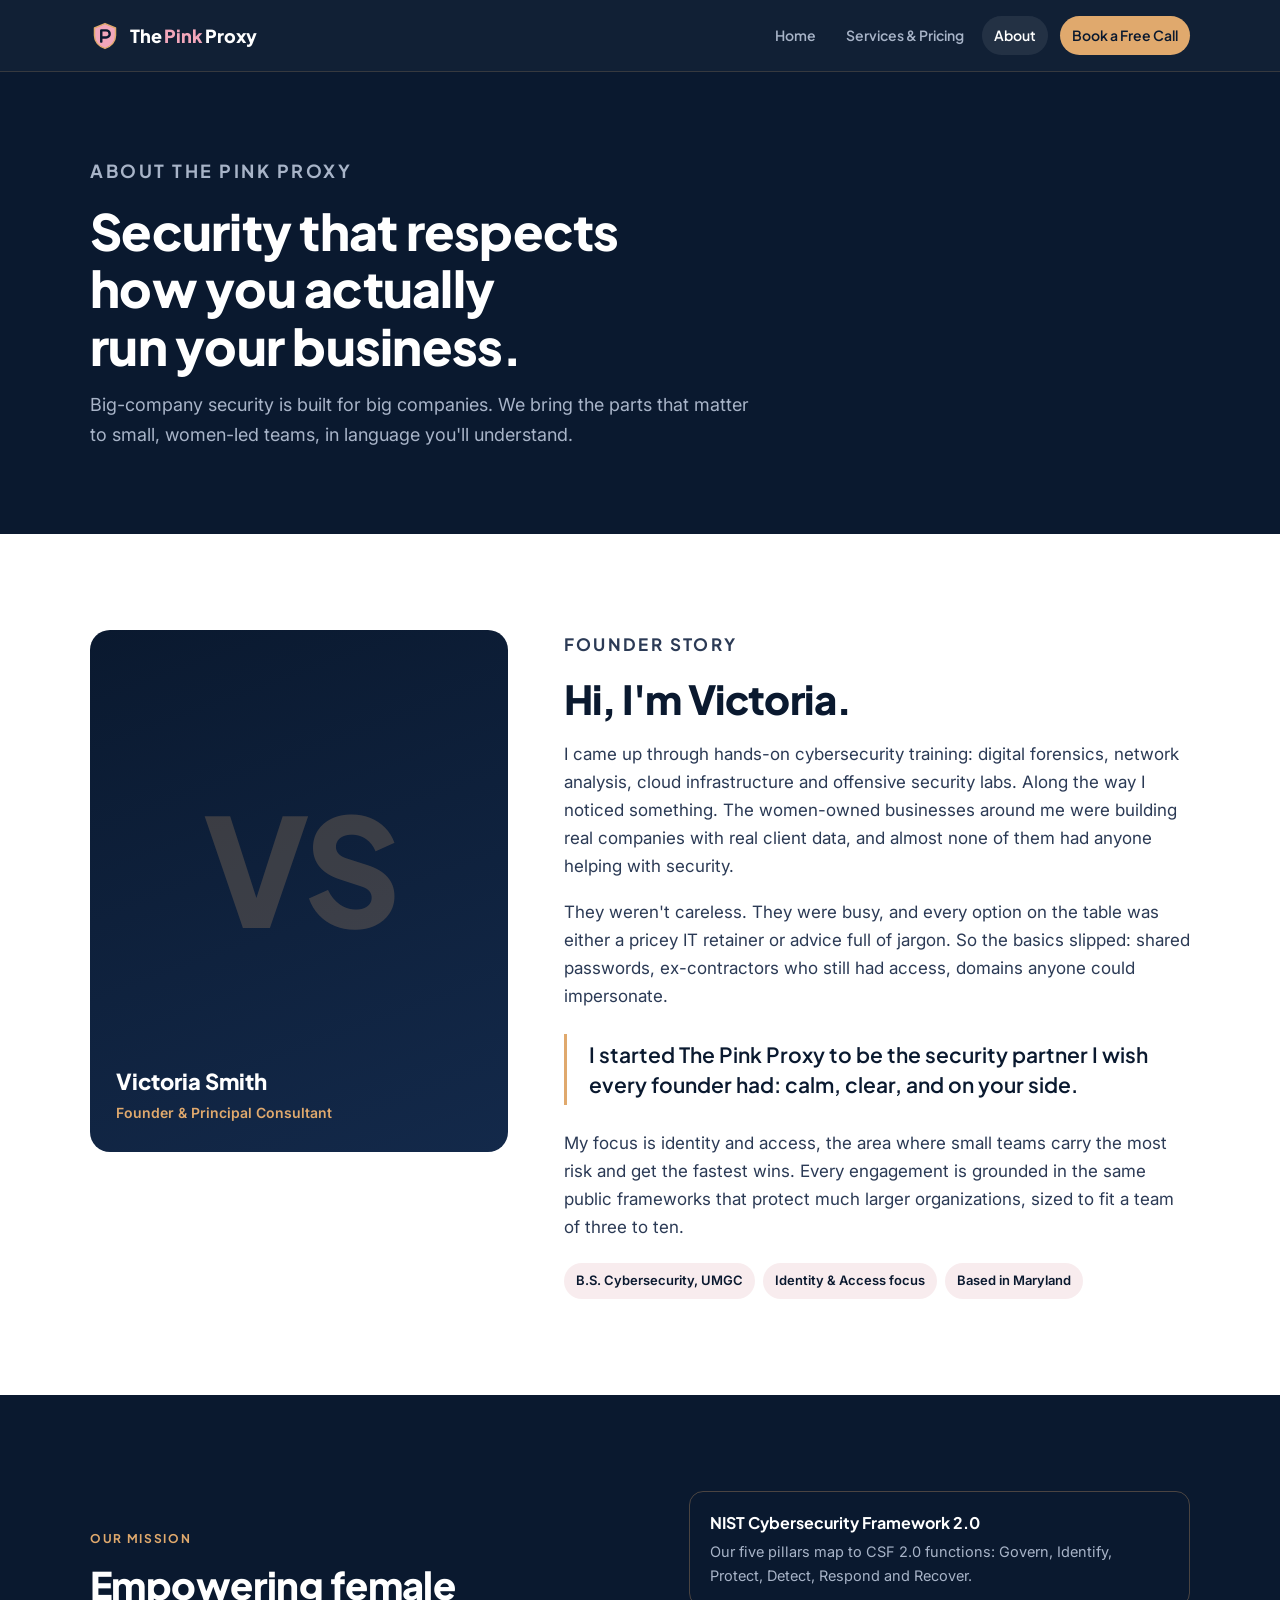
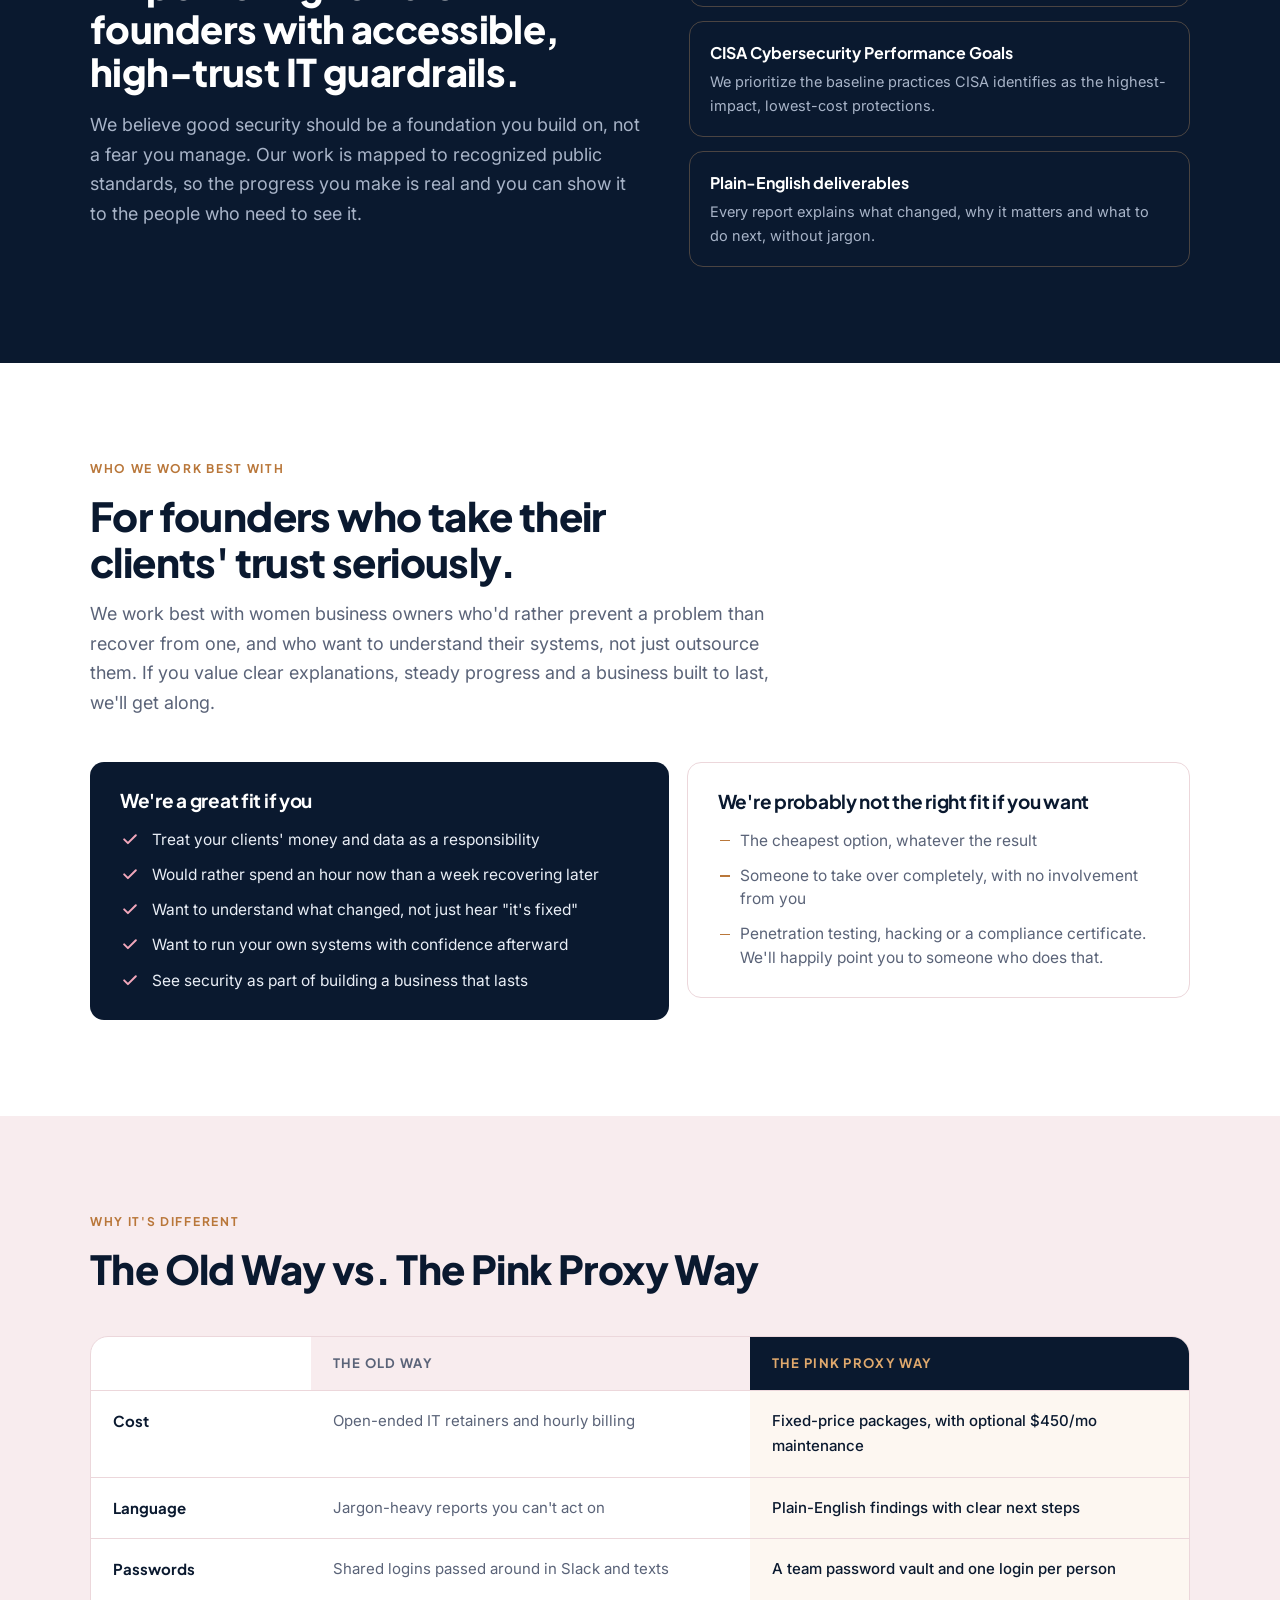
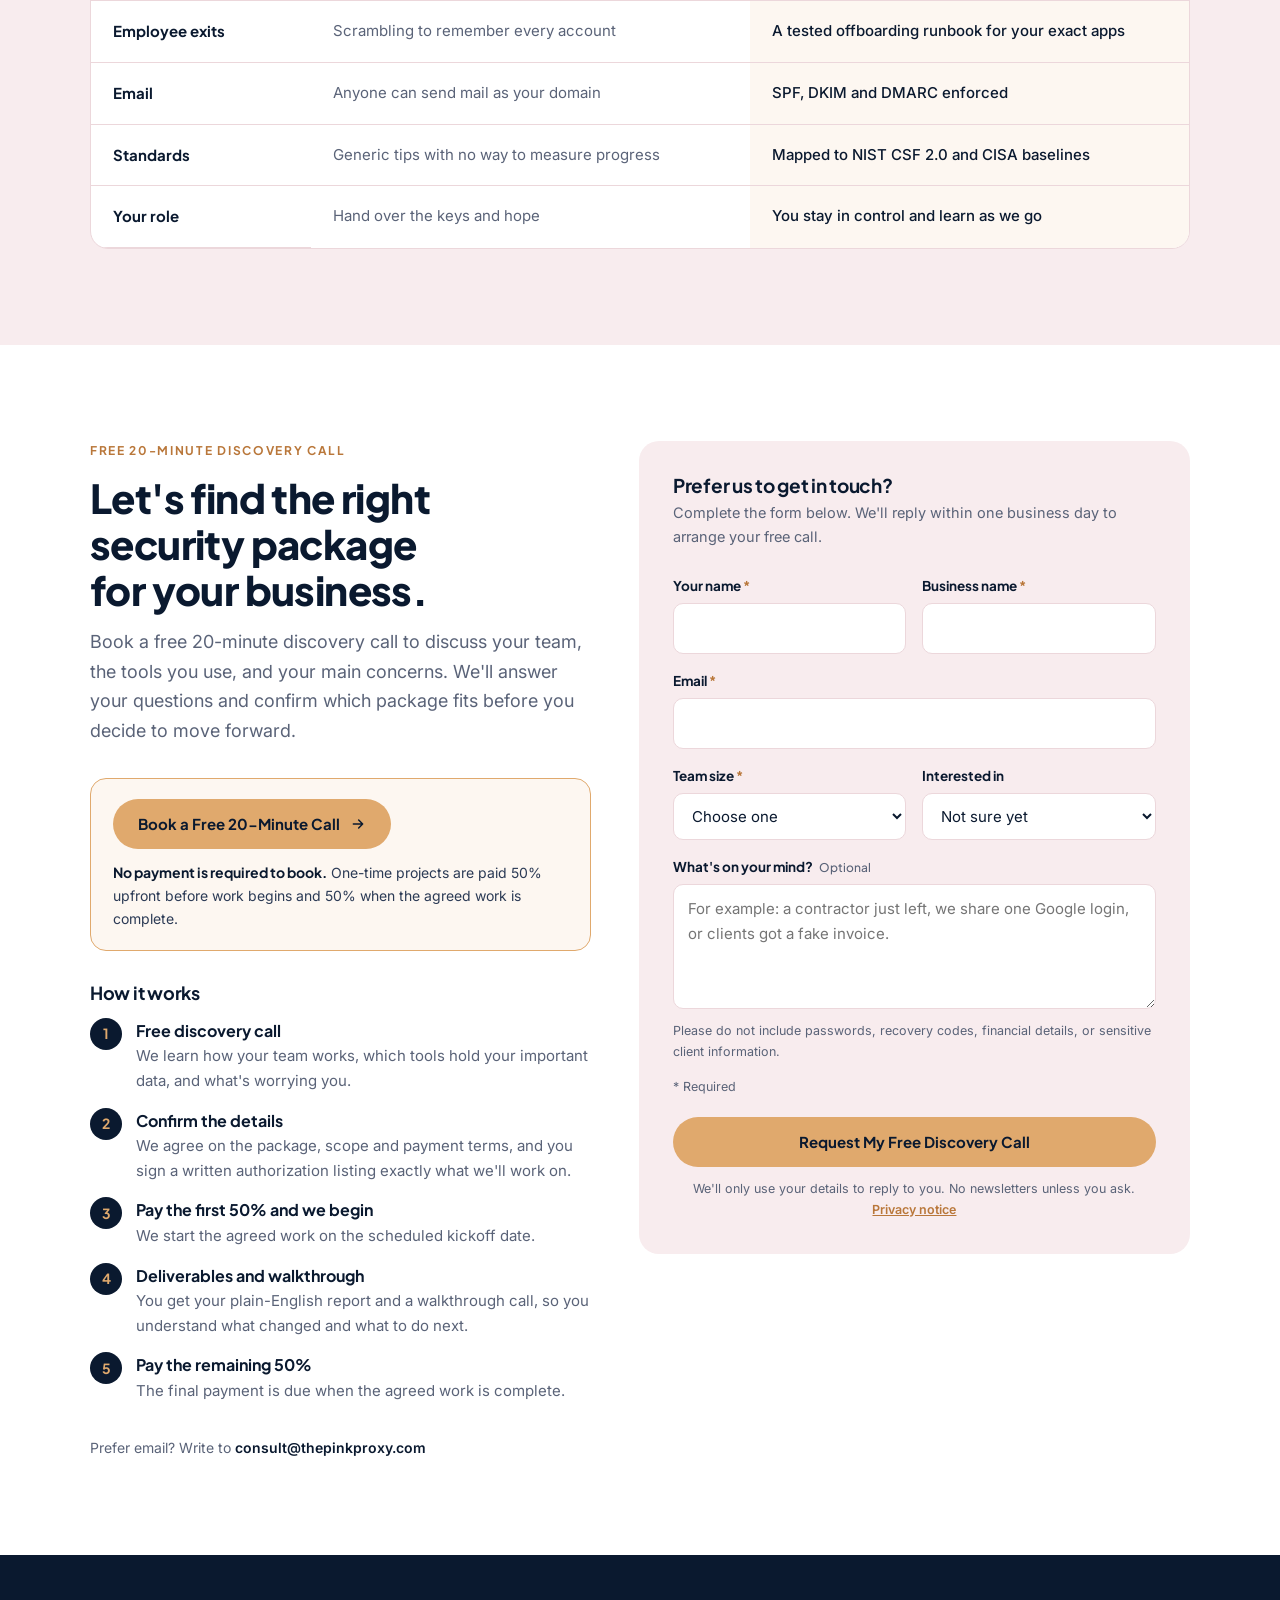
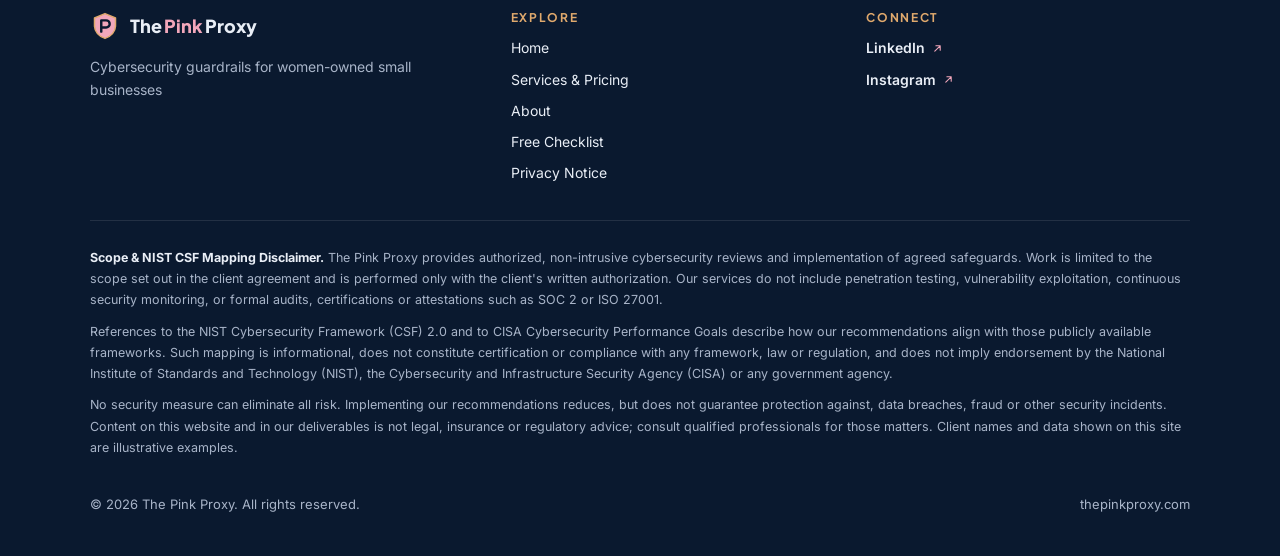
==== about.html @ ca6f9899 "Review 02: scope and footer wording, toned-down promises, Jumpstart/audit link Implements brief item" ====
<!doctype html>
<html lang="en">
<head>
<meta charset="utf-8">
<meta name="viewport" content="width=device-width, initial-scale=1">
<title>About | The Pink Proxy</title>
<meta name="description" content="Meet Victoria Smith, founder of The Pink Proxy, and our mission to give female founders accessible, high-trust IT guardrails.">
<meta property="og:title" content="About | The Pink Proxy">
<meta property="og:description" content="Meet Victoria Smith, founder of The Pink Proxy, and our mission to give female founders accessible, high-trust IT guardrails.">
<meta property="og:type" content="website">
<meta property="og:url" content="https://thepinkproxy.com/about.html">
<meta name="theme-color" content="#0A192F">
<link rel="icon" href="assets/favicon.svg" type="image/svg+xml">
<link rel="preconnect" href="https://fonts.googleapis.com">
<link rel="preconnect" href="https://fonts.gstatic.com" crossorigin>
<link rel="stylesheet" href="https://fonts.googleapis.com/css2?family=Plus+Jakarta+Sans:wght@500;600;700;800&family=Inter:wght@400;500;600&display=swap">
<link rel="stylesheet" href="css/styles.css">
</head>
<body>

<!-- Icon sprite: referenced with <use href="#i-name"> -->
<svg width="0" height="0" style="position:absolute" aria-hidden="true">
  <symbol id="i-check" viewBox="0 0 24 24" fill="none" stroke="currentColor" stroke-width="2.4" stroke-linecap="round" stroke-linejoin="round"><path d="M5 12.5l4.5 4.5L19 7.5"/></symbol>
  <symbol id="i-arrow" viewBox="0 0 24 24" fill="none" stroke="currentColor" stroke-width="2.2" stroke-linecap="round" stroke-linejoin="round"><path d="M5 12h14M13 6l6 6-6 6"/></symbol>
  <symbol id="i-key" viewBox="0 0 24 24" fill="none" stroke="currentColor" stroke-width="1.8" stroke-linecap="round" stroke-linejoin="round"><circle cx="8" cy="15" r="4"/><path d="M11 12l9-9M17 6l3 3M14 9l2 2"/></symbol>
  <symbol id="i-mail" viewBox="0 0 24 24" fill="none" stroke="currentColor" stroke-width="1.8" stroke-linecap="round" stroke-linejoin="round"><rect x="3" y="5" width="18" height="14" rx="2"/><path d="M3.5 6.5l8.5 6.5 8.5-6.5"/></symbol>
  <symbol id="i-laptop" viewBox="0 0 24 24" fill="none" stroke="currentColor" stroke-width="1.8" stroke-linecap="round" stroke-linejoin="round"><rect x="4" y="5" width="16" height="11" rx="1.5"/><path d="M2 19h20"/></symbol>
  <symbol id="i-net" viewBox="0 0 24 24" fill="none" stroke="currentColor" stroke-width="1.8" stroke-linecap="round" stroke-linejoin="round"><ellipse cx="12" cy="6" rx="7" ry="2.5"/><path d="M5 6v6c0 1.4 3.1 2.5 7 2.5s7-1.1 7-2.5V6M5 12v6c0 1.4 3.1 2.5 7 2.5s7-1.1 7-2.5v-6"/></symbol>
  <symbol id="i-shield" viewBox="0 0 24 24" fill="none" stroke="currentColor" stroke-width="1.8" stroke-linecap="round" stroke-linejoin="round"><path d="M12 3l7 3v5.5c0 4.4-3 8.1-7 9.5-4-1.4-7-5.1-7-9.5V6l7-3z"/><path d="M9 12l2 2 4-4"/></symbol>
  <symbol id="i-ext" viewBox="0 0 24 24" fill="none" stroke="currentColor" stroke-width="2" stroke-linecap="round" stroke-linejoin="round"><path d="M7 17L17 7M9 7h8v8"/></symbol>
  <symbol id="i-info" viewBox="0 0 24 24" fill="none" stroke="currentColor" stroke-width="1.8" stroke-linecap="round" stroke-linejoin="round"><circle cx="12" cy="12" r="9"/><path d="M12 11v6M12 7.5v.5"/></symbol>
</svg>

<header class="site">
  <div class="wrap bar">
    <a class="logo" href="index.html" aria-label="The Pink Proxy home">
      <svg class="logo-mark" viewBox="0 0 32 32" aria-hidden="true"><path d="M16 2.8l11.2 4.7v8c0 6.6-4.7 11.9-11.2 13.7C9.5 27.4 4.8 22.1 4.8 15.5v-8L16 2.8z" fill="#F2A7BB" stroke="#E0A96D" stroke-width="1.6" stroke-linejoin="round"/><path d="M12 22V10h5.2a3.8 3.8 0 010 7.6H12" fill="none" stroke="#0A192F" stroke-width="2.6" stroke-linecap="round" stroke-linejoin="round"/></svg>
      <span>The <em>Pink</em> Proxy</span>
    </a>
    <nav class="main" aria-label="Main">
      <a href="index.html">Home</a>
      <a href="services.html">Services &amp; Pricing</a>
      <a href="about.html" aria-current="page">About</a>
      <a href="#book" class="nav-cta">Book a Free Call</a>
    </nav>
  </div>
</header>

<main>
  <div class="page-head">
    <div class="wrap">
      <p class="eyebrow">About The Pink Proxy</p>
      <h1>Security that respects how you actually run your business.</h1>
      <p>Big-company security is built for big companies. We bring the parts that matter to small, women-led teams, in language you'll understand.</p>
    </div>
  </div>

  <section class="band">
    <div class="wrap founder">
      <div class="portrait"><div class="cap"><b>Victoria Smith</b><span>Founder &amp; Principal Consultant</span></div></div>
      <div class="founder-text">
        <p class="eyebrow">Founder story</p>
        <h2 class="h2">Hi, I'm Victoria.</h2>
        <p>I came up through hands-on cybersecurity training: digital forensics, network analysis, cloud infrastructure and offensive security labs. Along the way I noticed something. The women-owned businesses around me were building real companies with real client data, and almost none of them had anyone helping with security.</p>
        <p>They weren't careless. They were busy, and every option on the table was either a pricey IT retainer or advice full of jargon. So the basics slipped: shared passwords, ex-contractors who still had access, domains anyone could impersonate.</p>
        <blockquote>I started The Pink Proxy to be the security partner I wish every founder had: calm, clear, and on your side.</blockquote>
        <p>My focus is identity and access, the area where small teams carry the most risk and get the fastest wins. Every engagement is grounded in the same public frameworks that protect much larger organizations, sized to fit a team of three to ten.</p>
        <div class="creds"><span>B.S. Cybersecurity, UMGC</span><span>Identity &amp; Access focus</span><span>Based in Maryland</span></div>
      </div>
    </div>
  </section>

  <section class="band navy">
    <div class="wrap mission">
      <div>
        <p class="eyebrow">Our mission</p>
        <h2 style="margin-top:14px">Empowering female founders with accessible, high-trust IT guardrails.</h2>
        <p class="lede" style="margin-top:16px">We believe good security should be a foundation you build on, not a fear you manage. Our work is mapped to recognized public standards, so the progress you make is real and you can show it to the people who need to see it.</p>
      </div>
      <div class="std">
        <div><b>NIST Cybersecurity Framework 2.0</b><p>Our five pillars map to CSF 2.0 functions: Govern, Identify, Protect, Detect, Respond and Recover.</p></div>
        <div><b>CISA Cybersecurity Performance Goals</b><p>We prioritize the baseline practices CISA identifies as the highest-impact, lowest-cost protections.</p></div>
        <div><b>Plain-English deliverables</b><p>Every report explains what changed, why it matters and what to do next, without jargon.</p></div>
      </div>
    </div>
  </section>

  <section class="band" id="fit">
    <div class="wrap">
      <div class="section-head">
        <p class="eyebrow">Who we work best with</p>
        <h2 class="h2">For founders who take their clients' trust seriously.</h2>
        <p class="lede">We work best with women business owners who'd rather prevent a problem than recover from one, and who want to understand their systems, not just outsource them. If you value clear explanations, steady progress and a business built to last, we'll get along.</p>
      </div>
      <div class="fit">
        <div class="fit-card yes">
          <h3>We're a great fit if you</h3>
          <ul>
            <li><svg aria-hidden="true"><use href="#i-check"/></svg>Treat your clients' money and data as a responsibility</li>
            <li><svg aria-hidden="true"><use href="#i-check"/></svg>Would rather spend an hour now than a week recovering later</li>
            <li><svg aria-hidden="true"><use href="#i-check"/></svg>Want to understand what changed, not just hear "it's fixed"</li>
            <li><svg aria-hidden="true"><use href="#i-check"/></svg>Want to run your own systems with confidence afterward</li>
            <li><svg aria-hidden="true"><use href="#i-check"/></svg>See security as part of building a business that lasts</li>
          </ul>
        </div>
        <div class="fit-card no">
          <h3>We're probably not the right fit if you want</h3>
          <ul>
            <li>The cheapest option, whatever the result</li>
            <li>Someone to take over completely, with no involvement from you</li>
            <li>Penetration testing, hacking or a compliance certificate. We'll happily point you to someone who does that.</li>
          </ul>
        </div>
      </div>
    </div>
  </section>

  <section class="band blush">
    <div class="wrap">
      <div class="section-head"><p class="eyebrow">Why it's different</p><h2 class="h2">The Old Way vs. The Pink Proxy Way</h2></div>
      <div class="table-scroll">
        <table class="cmp">
          <thead><tr><th scope="col"><span style="visibility:hidden">Topic</span></th><th scope="col" class="old">The Old Way</th><th scope="col" class="new">The Pink Proxy Way</th></tr></thead>
          <tbody>
            <tr><th scope="row">Cost</th><td class="old">Open-ended IT retainers and hourly billing</td><td class="new">Fixed-price packages, with optional $450/mo maintenance</td></tr>
            <tr><th scope="row">Language</th><td class="old">Jargon-heavy reports you can't act on</td><td class="new">Plain-English findings with clear next steps</td></tr>
            <tr><th scope="row">Passwords</th><td class="old">Shared logins passed around in Slack and texts</td><td class="new">A team password vault and one login per person</td></tr>
            <tr><th scope="row">Employee exits</th><td class="old">Scrambling to remember every account</td><td class="new">A tested offboarding runbook for your exact apps</td></tr>
            <tr><th scope="row">Email</th><td class="old">Anyone can send mail as your domain</td><td class="new">SPF, DKIM and DMARC enforced</td></tr>
            <tr><th scope="row">Standards</th><td class="old">Generic tips with no way to measure progress</td><td class="new">Mapped to NIST CSF 2.0 and CISA baselines</td></tr>
            <tr><th scope="row">Your role</th><td class="old">Hand over the keys and hope</td><td class="new">You stay in control and learn as we go</td></tr>
          </tbody>
        </table>
      </div>
    </div>
  </section>

<!-- Booking / contact (same on every page) -->
<section class="band" id="book">
  <div class="wrap contact">
    <div class="contact-intro">
      <div class="section-head" style="margin-bottom:0">
        <p class="eyebrow">Free 20-minute discovery call</p>
        <h2 class="h2">Let's find the right security package for your business.</h2>
        <p class="lede">Book a free 20-minute discovery call to discuss your team, the tools you use, and your main concerns. We'll answer your questions and confirm which package fits before you decide to move forward.</p>
      </div>
      <div class="book-direct">
        <a class="btn btn-primary" href="https://calendar.app.google/6q6vAAoAaH3e21nY7" target="_blank" rel="noopener">Book a Free 20-Minute Call <svg aria-hidden="true"><use href="#i-arrow"/></svg></a>
        <p class="pay-note"><b>No payment is required to book.</b> One-time projects are paid 50% upfront before work begins and 50% when the agreed work is complete.</p>
      </div>
      <div class="how">
        <h3>How it works</h3>
        <ol class="steps">
          <li><div><b>Free discovery call</b><p>We learn how your team works, which tools hold your important data, and what's worrying you.</p></div></li>
          <li><div><b>Confirm the details</b><p>We agree on the package, scope and payment terms, and you sign a written authorization listing exactly what we'll work on.</p></div></li>
          <li><div><b>Pay the first 50% and we begin</b><p>We start the agreed work on the scheduled kickoff date.</p></div></li>
          <li><div><b>Deliverables and walkthrough</b><p>You get your plain-English report and a walkthrough call, so you understand what changed and what to do next.</p></div></li>
          <li><div><b>Pay the remaining 50%</b><p>The final payment is due when the agreed work is complete.</p></div></li>
        </ol>
      </div>
      <p class="alt-contact">Prefer email? Write to <span class="email-inline">consult@thepinkproxy.com</span></p>
    </div>

    <form class="contact-form" id="contact-form" novalidate>
      <div class="form-head">
        <h3>Prefer us to get in touch?</h3>
        <p>Complete the form below. We'll reply within one business day to arrange your free call.</p>
      </div>
      <!-- Spam trap: real visitors never see or fill this -->
      <input type="checkbox" name="botcheck" class="hp" tabindex="-1" autocomplete="off" aria-hidden="true">

      <div class="form-grid">
        <div class="field">
          <label for="cf-name">Your name <span class="req" aria-hidden="true">*</span></label>
          <input id="cf-name" name="name" type="text" autocomplete="name" required aria-required="true">
        </div>
        <div class="field">
          <label for="cf-business">Business name <span class="req" aria-hidden="true">*</span></label>
          <input id="cf-business" name="business" type="text" autocomplete="organization" required aria-required="true">
        </div>
        <div class="field full">
          <label for="cf-email">Email <span class="req" aria-hidden="true">*</span></label>
          <input id="cf-email" name="email" type="email" autocomplete="email" required aria-required="true">
        </div>
        <div class="field">
          <label for="cf-size">Team size <span class="req" aria-hidden="true">*</span></label>
          <select id="cf-size" name="team_size" required aria-required="true">
            <option value="" selected disabled>Choose one</option>
            <option>Just me</option>
            <option>2–5 people</option>
            <option>6–10 people</option>
            <option>More than 10</option>
          </select>
        </div>
        <div class="field">
          <label for="cf-package">Interested in</label>
          <select id="cf-package" name="package">
            <option value="Not sure yet" selected>Not sure yet</option>
            <option value="Security Jumpstart">Security Jumpstart · $1,450</option>
            <option value="Digital Shield">Digital Shield · $2,850</option>
            <option value="Pink Proxy Concierge">Pink Proxy Concierge · $4,500</option>
            <option value="Quarterly Maintenance">Quarterly Maintenance · $450/mo</option>
          </select>
        </div>
        <div class="field full">
          <label for="cf-message">What's on your mind? <span class="opt">Optional</span></label>
          <textarea id="cf-message" name="message" rows="4" aria-describedby="cf-sensitive" placeholder="For example: a contractor just left, we share one Google login, or clients got a fake invoice."></textarea>
          <p class="hint" id="cf-sensitive">Please do not include passwords, recovery codes, financial details, or sensitive client information.</p>
        </div>
      </div>
      <p class="req-note"><span aria-hidden="true">*</span> Required</p>

      <button class="btn btn-primary submit" type="submit">Request My Free Discovery Call</button>
      <p class="form-note">We'll only use your details to reply to you. No newsletters unless you ask. <a href="privacy.html">Privacy notice</a></p>
      <div class="form-status" id="form-status" role="status" aria-live="polite" hidden></div>
    </form>
  </div>
</section>
</main>

<footer>
  <div class="wrap">
    <div class="f-top">
      <div>
        <a class="logo" href="index.html"><svg class="logo-mark" viewBox="0 0 32 32" aria-hidden="true"><path d="M16 2.8l11.2 4.7v8c0 6.6-4.7 11.9-11.2 13.7C9.5 27.4 4.8 22.1 4.8 15.5v-8L16 2.8z" fill="#F2A7BB" stroke="#E0A96D" stroke-width="1.6" stroke-linejoin="round"/><path d="M12 22V10h5.2a3.8 3.8 0 010 7.6H12" fill="none" stroke="#0A192F" stroke-width="2.6" stroke-linecap="round" stroke-linejoin="round"/></svg><span>The <em>Pink</em> Proxy</span></a>
        <p style="margin-top:14px;max-width:36ch">Cybersecurity guardrails for women-owned small businesses</p>
      </div>
      <div>
        <h4>Explore</h4>
        <ul><li><a href="index.html">Home</a></li><li><a href="services.html">Services &amp; Pricing</a></li><li><a href="about.html">About</a></li><li><a href="index.html#checklist">Free Checklist</a></li><li><a href="privacy.html">Privacy Notice</a></li></ul>
      </div>
      <div>
        <h4>Connect</h4>
        <ul class="social">
          <li><a href="https://www.linkedin.com/company/pink-proxy/" target="_blank" rel="noopener">LinkedIn <svg aria-hidden="true"><use href="#i-ext"/></svg></a></li>
          <li><a href="https://www.instagram.com/thepinkproxy/" target="_blank" rel="noopener">Instagram <svg aria-hidden="true"><use href="#i-ext"/></svg></a></li>
        </ul>
      </div>
    </div>
    <div class="legal">
      <p><b>Scope &amp; NIST CSF Mapping Disclaimer.</b> The Pink Proxy provides authorized, non-intrusive cybersecurity reviews and implementation of agreed safeguards. Work is limited to the scope set out in the client agreement and is performed only with the client's written authorization. Our services do not include penetration testing, vulnerability exploitation, continuous security monitoring, or formal audits, certifications or attestations such as SOC 2 or ISO 27001.</p>
      <p>References to the NIST Cybersecurity Framework (CSF) 2.0 and to CISA Cybersecurity Performance Goals describe how our recommendations align with those publicly available frameworks. Such mapping is informational, does not constitute certification or compliance with any framework, law or regulation, and does not imply endorsement by the National Institute of Standards and Technology (NIST), the Cybersecurity and Infrastructure Security Agency (CISA) or any government agency.</p>
      <p>No security measure can eliminate all risk. Implementing our recommendations reduces, but does not guarantee protection against, data breaches, fraud or other security incidents. Content on this website and in our deliverables is not legal, insurance or regulatory advice; consult qualified professionals for those matters. Client names and data shown on this site are illustrative examples.</p>
    </div>
    <div class="f-bottom"><span>© 2026 The Pink Proxy. All rights reserved.</span><span>thepinkproxy.com</span></div>
  </div>
</footer>

<script src="js/main.js"></script>
</body>
</html>
---- css/styles.css ----
/* The Pink Proxy — shared styles
   Layout: navy authority bands alternate with blush/white working sections; copper used only for actions and fine rules. Single deliberate light look. */
:root{
  --navy:#0A192F; --navy-2:#13294A; --navy-ink:#2B3A55;
  --pink:#F2A7BB; --copper:#E0A96D; --copper-deep:#B9773A; --copper-soft:#F3DDC4;
  --blush:#F8ECEE; --blush-line:#ECD7DB; --white:#FFFFFF;
  --muted:#5A6378; --on-navy:#E9EEF6; --on-navy-muted:#A8B4C8;
  --display:"Plus Jakarta Sans","Montserrat",system-ui,-apple-system,"Segoe UI",sans-serif;
  --body:"Inter",system-ui,-apple-system,"Segoe UI",Roboto,sans-serif;
  --r:14px; --max:1140px;
  color-scheme:light;
}
*{box-sizing:border-box}
/* Base reset */
html{-webkit-text-size-adjust:100%;scroll-behavior:smooth}
body{margin:0}
img,svg{max-width:100%}
[hidden]{display:none!important}

body{background:var(--white);color:var(--navy);font-family:var(--body);font-size:16px;line-height:1.65;-webkit-font-smoothing:antialiased}
h1,h2,h3,h4{font-family:var(--display);margin:0;text-wrap:balance;letter-spacing:-.015em;line-height:1.15}
p{margin:0}
a{color:inherit}
.wrap{max-width:var(--max);margin:0 auto;padding-left:max(20px,env(safe-area-inset-left,0px));padding-right:max(20px,env(safe-area-inset-right,0px))}
.band{padding-block:clamp(56px,8vw,96px)}
.band.blush{background:var(--blush)}
.band.navy{background:var(--navy);color:var(--on-navy)}
.eyebrow{font-family:var(--display);font-size:12px;font-weight:700;letter-spacing:.14em;text-transform:uppercase;color:var(--copper-deep)}
.navy .eyebrow{color:var(--copper)}
.h2{font-size:clamp(28px,3.6vw,40px);font-weight:800}
.lede{font-size:18px;color:var(--muted);max-width:62ch}
.navy .lede{color:var(--on-navy-muted)}
.section-head{display:grid;gap:14px;margin-bottom:44px;max-width:720px}
:focus-visible{outline:3px solid var(--copper);outline-offset:3px;border-radius:6px}

/* Buttons */
.btn{display:inline-flex;align-items:center;justify-content:center;gap:10px;font-family:var(--display);font-weight:700;font-size:15px;padding:15px 24px;border-radius:999px;border:1.5px solid transparent;text-decoration:none;cursor:pointer;transition:transform .15s ease,background .15s ease,border-color .15s ease;line-height:1.2}
.btn:hover{transform:translateY(-1px)}
.btn-primary{background:var(--copper);color:var(--navy)}
.btn-primary:hover{background:#E8B783}
.btn-ghost{background:transparent;color:var(--on-navy);border-color:rgba(224,169,109,.55)}
.btn-ghost:hover{border-color:var(--copper);background:rgba(224,169,109,.08)}
.btn-navy{background:var(--navy);color:var(--white)}
.btn-navy:hover{background:var(--navy-2)}
.btn-outline{background:transparent;color:var(--navy);border-color:var(--navy)}
.btn svg{width:16px;height:16px}

/* Header */
header.site{position:sticky;top:0;z-index:20;background:rgba(10,25,47,.97);backdrop-filter:blur(8px);border-bottom:1px solid rgba(224,169,109,.18)}
header .bar{display:flex;align-items:center;justify-content:space-between;gap:16px;padding-block:16px;flex-wrap:wrap}
.logo{display:flex;align-items:center;gap:10px;text-decoration:none;color:var(--white);font-family:var(--display);font-weight:800;font-size:18px;letter-spacing:-.01em}
.logo-mark{width:30px;height:30px;flex:none}
.logo span em{font-style:normal;color:var(--pink)}
nav.main{display:flex;align-items:center;gap:6px;flex-wrap:wrap}
nav.main a{color:var(--on-navy-muted);text-decoration:none;font-family:var(--display);font-weight:600;font-size:14px;padding:8px 12px;border-radius:999px}
nav.main a:hover{color:var(--white)}
nav.main a[aria-current="page"]{color:var(--white);background:rgba(255,255,255,.08)}
nav.main a.nav-cta{background:var(--copper);color:var(--navy);margin-left:6px}
@media (max-width:620px){nav.main a.nav-cta{display:none} header .bar{padding-block:12px}}

/* Hero */
.hero{background:var(--navy);color:var(--on-navy);position:relative;overflow:hidden}
.hero::before{content:"";position:absolute;inset:0;background:radial-gradient(60% 80% at 92% 10%,rgba(224,169,109,.16),transparent 60%),radial-gradient(40% 60% at 0% 100%,rgba(248,236,238,.06),transparent 70%);pointer-events:none}
.hero .wrap{position:relative;display:grid;grid-template-columns:1.25fr .9fr;gap:56px;align-items:center;padding-block:clamp(56px,8vw,100px)}
.hero h1{font-size:clamp(34px,5vw,58px);font-weight:800;color:var(--white);line-height:1.08}
.hero h1 .accent{color:var(--copper)}
.hero .sub{font-size:19px;color:var(--on-navy-muted);margin-top:22px;max-width:56ch}
.hero .ctas{display:flex;gap:14px;flex-wrap:wrap;margin-top:34px}
.hero .meta{display:flex;gap:22px;flex-wrap:wrap;margin-top:34px;font-size:13px;color:var(--on-navy-muted)}
.hero .meta span{display:flex;align-items:center;gap:8px}
.hero .meta span::before{content:"";width:6px;height:6px;border-radius:50%;background:var(--copper)}
@media (max-width:900px){.hero .wrap{grid-template-columns:1fr}}

/* Hero visual: access roster card */
.roster{background:var(--white);color:var(--navy);border-radius:18px;padding:22px;box-shadow:0 30px 60px -20px rgba(0,0,0,.45);min-width:0}
.roster-head{display:flex;justify-content:space-between;align-items:baseline;gap:10px;margin-bottom:14px}
.roster-head h3{font-size:15px;font-weight:800}
.roster-head small{font-size:12px;color:var(--muted)}
.roster ul{list-style:none;margin:0;padding:0;display:grid;gap:8px}
.roster li{display:grid;grid-template-columns:34px 1fr auto;align-items:center;gap:12px;padding:10px 12px;border-radius:10px;background:var(--blush)}
.av{width:34px;height:34px;border-radius:50%;display:grid;place-items:center;font-family:var(--display);font-weight:700;font-size:12px;background:var(--navy);color:var(--copper)}
.roster .who{min-width:0}
.roster .who b{display:block;font-size:14px;font-weight:600;line-height:1.3}
.roster .who span{font-size:12px;color:var(--muted)}
.pill{font-family:var(--display);font-size:11px;font-weight:700;letter-spacing:.04em;padding:5px 10px;border-radius:999px;white-space:nowrap}
.pill.ok{background:#DCEFE4;color:#1D6B43}
.pill.warn{background:#FCEBD5;color:#93531B}
.pill.off{background:#E6E9EF;color:#4A5468}
.roster .foot{margin-top:14px;padding-top:14px;border-top:1px dashed var(--blush-line);display:flex;justify-content:space-between;font-size:12px;color:var(--muted);gap:10px;flex-wrap:wrap}
.roster .foot b{color:var(--navy)}

/* Problem / solution */
.ps{display:grid;gap:18px}
.ps-row{display:grid;grid-template-columns:1fr 56px 1fr;align-items:stretch;gap:0;background:var(--white);border-radius:var(--r);border:1px solid var(--blush-line);overflow:hidden}
.ps-cell{padding:26px 28px;min-width:0}
.ps-cell.problem{background:var(--white)}
.ps-cell.fix{background:var(--navy);color:var(--on-navy)}
.ps-cell .tag{font-family:var(--display);font-size:11px;font-weight:700;letter-spacing:.12em;text-transform:uppercase;margin-bottom:10px;color:var(--muted)}
.ps-cell.fix .tag{color:var(--copper)}
.ps-cell h3{font-size:20px;font-weight:700;margin-bottom:8px}
.ps-cell.fix h3{color:var(--white)}
.ps-cell p{font-size:15px;color:var(--muted)}
.ps-cell.fix p{color:var(--on-navy-muted)}
.ps-arrow{display:grid;place-items:center;background:linear-gradient(90deg,var(--white) 50%,var(--navy) 50%)}
.ps-arrow span{width:40px;height:40px;border-radius:50%;background:var(--copper);display:grid;place-items:center;color:var(--navy)}
.ps-arrow svg{width:18px;height:18px}
@media (max-width:760px){
  .ps-row{grid-template-columns:1fr}
  .ps-arrow{background:linear-gradient(180deg,var(--white) 50%,var(--navy) 50%);padding:4px 0}
  .ps-arrow svg{transform:rotate(90deg)}
}

/* Pillars */
.pillars{display:grid;grid-template-columns:repeat(6,1fr);gap:18px}
.pillar{grid-column:span 2;background:var(--white);border:1px solid var(--blush-line);border-radius:var(--r);padding:26px;display:flex;flex-direction:column;gap:12px;min-width:0}
.pillar:nth-child(4),.pillar:nth-child(5){grid-column:span 3}
.pillar .ic{width:44px;height:44px;border-radius:12px;background:var(--navy);color:var(--copper);display:grid;place-items:center}
.pillar .ic svg{width:22px;height:22px}
.pillar h3{font-size:19px;font-weight:700}
.pillar p{font-size:15px;color:var(--muted)}
.pillar ul{margin:0;padding:0;list-style:none;display:grid;gap:6px;font-size:14px}
.pillar li{display:flex;gap:8px}
.pillar li::before{content:"";flex:none;width:5px;height:5px;margin-top:9px;border-radius:50%;background:var(--copper-deep)}
.csf{margin-top:auto;padding-top:12px;border-top:1px solid var(--blush-line);display:flex;gap:6px;flex-wrap:wrap;align-items:center}
.csf small{font-size:11px;color:var(--muted);margin-right:4px}
.code{font-family:ui-monospace,"SF Mono",Menlo,Consolas,monospace;font-size:11.5px;font-weight:600;background:var(--copper-soft);color:#6E4319;padding:3px 7px;border-radius:6px}
@media (max-width:900px){.pillars{grid-template-columns:1fr 1fr}.pillar,.pillar:nth-child(4),.pillar:nth-child(5){grid-column:span 1}.pillar:nth-child(5){grid-column:span 2}}
@media (max-width:600px){.pillars{grid-template-columns:1fr}.pillar:nth-child(5){grid-column:span 1}}

/* Checklist */
.checklist{display:grid;grid-template-columns:.9fr 1.1fr;gap:48px;align-items:start}
.checklist .card{background:var(--white);border-radius:18px;padding:28px;border:1px solid var(--blush-line);min-width:0}
.cl-progress{display:flex;justify-content:space-between;align-items:center;gap:12px;margin-bottom:16px;font-size:14px;color:var(--muted)}
.cl-progress b{font-family:var(--display);font-size:22px;color:var(--navy)}
.meter{height:8px;background:var(--blush);border-radius:99px;overflow:hidden;margin-bottom:18px}
.meter i{display:block;height:100%;width:0;background:var(--copper);transition:width .3s ease}
.cl-list{list-style:none;margin:0;padding:0;display:grid;gap:4px}
.cl-list label{display:grid;grid-template-columns:22px 1fr;gap:12px;padding:10px 8px;border-radius:10px;cursor:pointer;font-size:15px}
.cl-list label:hover{background:var(--blush)}
.cl-list input{width:18px;height:18px;margin-top:3px;accent-color:var(--navy)}
.cl-list small{display:block;color:var(--muted);font-size:13px}
.cl-result{margin-top:16px;padding:14px 16px;border-radius:10px;background:var(--navy);color:var(--on-navy);font-size:14px}
.checklist-intro{display:grid;gap:28px;min-width:0}
.pdf-signup{background:var(--navy);color:var(--on-navy);border-radius:18px;padding:26px;display:grid;gap:16px}
.pdf-signup-head{display:grid;grid-template-columns:44px 1fr;gap:14px;align-items:start}
.pdf-ic{width:44px;height:44px;padding:10px;border-radius:12px;background:rgba(242,167,187,.14);color:var(--pink)}
.pdf-signup h3{color:var(--white);font-size:18px;font-weight:800}
.pdf-signup-head p{font-size:14px;margin-top:4px}
.pdf-fields{display:grid;grid-template-columns:1fr 1.4fr;gap:12px}
.pdf-signup .field label{color:var(--white)}
.pdf-signup .field input{border-color:transparent}
.pdf-signup .field .err{color:var(--pink)}
.pdf-signup .field.invalid input{border-color:var(--pink)}
.pdf-signup .submit{width:100%}
.pdf-signup .submit[disabled]{opacity:.65;cursor:wait;transform:none}
.pdf-consent{font-size:12px;color:var(--on-navy);text-align:center;margin-top:-6px}
.pdf-signup .form-status.ok{background:rgba(242,167,187,.12);color:var(--white);border:1px solid rgba(242,167,187,.35)}
@media (max-width:860px){.checklist{grid-template-columns:1fr}}
@media (max-width:520px){.pdf-fields{grid-template-columns:1fr}}

/* Callout banner */
.callout{background:var(--navy);color:var(--on-navy);border-radius:22px;padding:clamp(32px,5vw,56px);display:grid;grid-template-columns:1.4fr auto;gap:32px;align-items:center;position:relative;overflow:hidden}
.callout::after{content:"";position:absolute;right:-80px;top:-80px;width:260px;height:260px;border-radius:50%;border:1px solid rgba(224,169,109,.35);box-shadow:0 0 0 40px rgba(224,169,109,.05),0 0 0 80px rgba(224,169,109,.03)}
.callout h2{color:var(--white);font-size:clamp(26px,3.4vw,38px);font-weight:800}
.callout p{color:var(--on-navy-muted);margin-top:12px;max-width:52ch}
.callout .ctas{display:flex;gap:12px;flex-wrap:wrap;position:relative;z-index:1}
@media (max-width:760px){.callout{grid-template-columns:1fr}}

/* Contact block */
.contact{display:grid;grid-template-columns:1fr 1.1fr;gap:48px;align-items:start}
.contact-intro{display:grid;gap:32px;min-width:0}
.book-direct{display:grid;gap:12px;justify-items:start;padding:20px 22px;border:1.5px dashed var(--copper);border-radius:16px;background:#FDF7F1}
.book-direct p{font-size:15px;color:var(--navy-ink)}
.book-direct b{font-family:var(--display);color:var(--navy)}
.alt-contact{font-size:14px;color:var(--muted)}
.email-inline{font-weight:600;color:var(--navy);user-select:all;overflow-wrap:anywhere}
.steps{list-style:none;margin:0;padding:0;display:grid;gap:14px;counter-reset:s}
.steps li{display:grid;grid-template-columns:32px 1fr;gap:14px;counter-increment:s}
.steps li::before{content:counter(s);width:32px;height:32px;border-radius:50%;background:var(--navy);color:var(--copper);display:grid;place-items:center;font-family:var(--display);font-weight:700;font-size:14px}
.steps b{font-family:var(--display)}
.steps p{font-size:15px;color:var(--muted)}

/* Contact form */
.contact-form{background:var(--blush);border-radius:20px;padding:clamp(22px,4vw,34px);display:grid;gap:20px;min-width:0}
.form-grid{display:grid;grid-template-columns:1fr 1fr;gap:16px}
.field{display:grid;gap:6px;min-width:0}
.field.full{grid-column:1/-1}
.field label{font-family:var(--display);font-weight:700;font-size:13.5px;color:var(--navy)}
.field .opt{font-weight:500;color:var(--muted);font-size:12px;margin-left:4px}
.field input,.field select,.field textarea{width:100%;font:inherit;font-size:15px;color:var(--navy);background:var(--white);border:1.5px solid var(--blush-line);border-radius:10px;padding:12px 14px;transition:border-color .15s ease,box-shadow .15s ease}
.field textarea{resize:vertical;min-height:110px}
.field input:focus,.field select:focus,.field textarea:focus{outline:none;border-color:var(--copper);box-shadow:0 0 0 3px rgba(224,169,109,.25)}
.field.invalid input,.field.invalid select{border-color:#C2410C}
.field .err{font-size:12.5px;color:#B3261E}
.hp{position:absolute;left:-9999px;width:1px;height:1px;opacity:0}
.contact-form .submit{width:100%}
.contact-form .submit[disabled]{opacity:.65;cursor:wait;transform:none}
.form-note{font-size:12.5px;color:var(--muted);text-align:center;margin-top:-8px}
.form-status{border-radius:12px;padding:16px 18px;font-size:15px}
.form-status.ok{background:var(--navy);color:var(--on-navy)}
.form-status.ok b{color:var(--white);font-family:var(--display);display:block;margin-bottom:4px}
.form-status.fail{background:#FDECEA;color:#8C1D18}
@media (max-width:860px){.contact{grid-template-columns:1fr}}
@media (max-width:520px){.form-grid{grid-template-columns:1fr}}

/* Page heads (services/about) */
.page-head{background:var(--navy);color:var(--on-navy)}
.page-head .wrap{padding-block:clamp(48px,7vw,84px);display:grid;gap:16px;max-width:var(--max)}
.page-head h1{color:var(--white);font-size:clamp(32px,4.4vw,50px);font-weight:800;max-width:20ch}
.page-head p{color:var(--on-navy-muted);font-size:18px;max-width:60ch}

/* Pricing */
.tiers{display:grid;grid-template-columns:repeat(3,1fr);gap:20px;align-items:stretch}
.tier{background:var(--white);border:1px solid var(--blush-line);border-radius:18px;padding:30px 26px;display:flex;flex-direction:column;gap:18px;position:relative;min-width:0}
.tier.rec{background:var(--navy);color:var(--on-navy);border-color:var(--navy);box-shadow:0 30px 50px -24px rgba(10,25,47,.55)}
.badge{position:absolute;top:-13px;left:26px;background:var(--copper);color:var(--navy);font-family:var(--display);font-weight:800;font-size:11px;letter-spacing:.12em;text-transform:uppercase;padding:6px 12px;border-radius:999px}
.tier .tnum{font-family:var(--display);font-size:12px;font-weight:700;letter-spacing:.14em;text-transform:uppercase;color:var(--copper-deep)}
.tier.rec .tnum{color:var(--copper)}
.tier h3{font-size:23px;font-weight:800}
.tier.rec h3{color:var(--white)}
.tier .for{font-size:14.5px;color:var(--muted);min-height:3.2em}
.tier.rec .for{color:var(--on-navy-muted)}
.price{display:flex;align-items:baseline;gap:10px;flex-wrap:wrap;padding-block:16px;border-block:1px solid var(--blush-line)}
.tier.rec .price{border-color:rgba(255,255,255,.12)}
.price b{font-family:var(--display);font-size:40px;font-weight:800;letter-spacing:-.02em;font-variant-numeric:tabular-nums}
.tier.rec .price b{color:var(--white)}
.price span{font-size:14px;color:var(--muted)}
.tier.rec .price span{color:var(--on-navy-muted)}
.tier ul{list-style:none;margin:0;padding:0;display:grid;gap:10px;font-size:14.5px}
.tier li{display:grid;grid-template-columns:18px 1fr;gap:10px}
.tier li svg{width:16px;height:16px;margin-top:4px;color:var(--copper-deep)}
.tier.rec li svg{color:var(--copper)}
.tier li.inc{font-weight:600}
.tier .scope-line{margin-top:auto;font-family:var(--display);font-size:12px;font-weight:700;letter-spacing:.06em;text-transform:uppercase;color:var(--copper-deep);padding-top:14px;border-top:1px dashed var(--blush-line)}
.tier.rec .scope-line{color:var(--pink);border-color:rgba(255,255,255,.14)}
.tier .btn{width:100%}
.tier li b{font-weight:700}
.software-note{margin-top:18px;font-size:14px;color:var(--muted);text-align:center;max-width:70ch;margin-inline:auto}
.tier.rec .btn-outline{color:var(--white);border-color:var(--copper)}
@media (max-width:960px){.tiers{grid-template-columns:1fr;max-width:560px;margin:0 auto}.tier .for{min-height:0}}

.retainer{margin-top:28px;background:var(--white);border:1.5px dashed var(--copper);border-radius:18px;padding:30px;display:grid;grid-template-columns:1fr 1.3fr auto;gap:30px;align-items:center}
.retainer h3{font-size:22px;font-weight:800;margin-top:6px}
.retainer .price{border:0;padding:6px 0 0}
.retainer ul{list-style:none;margin:0;padding:0;display:grid;grid-template-columns:1fr 1fr;gap:8px 20px;font-size:14.5px}
.retainer li{display:flex;gap:8px}
.retainer li::before{content:"";flex:none;width:5px;height:5px;margin-top:10px;border-radius:50%;background:var(--copper-deep)}
@media (max-width:960px){.retainer{grid-template-columns:1fr}.retainer ul{grid-template-columns:1fr}}

.scope{margin-top:44px;display:grid;grid-template-columns:auto 1fr;gap:22px;background:var(--blush);border-radius:18px;padding:30px;border-left:4px solid var(--navy)}
.scope .ic{width:44px;height:44px;border-radius:12px;background:var(--navy);color:var(--copper);display:grid;place-items:center}
.scope .ic svg{width:22px;height:22px}
.scope h3{font-size:19px;font-weight:800;margin-bottom:8px}
.scope p{font-size:15px;color:var(--navy-ink);max-width:80ch}
.scope-cols{display:grid;grid-template-columns:1fr 1fr;gap:20px;margin-top:18px}
.scope-cols h4{font-size:13px;font-weight:700;letter-spacing:.08em;text-transform:uppercase;margin-bottom:8px}
.scope-cols ul{margin:0;padding-left:18px;font-size:14.5px;color:var(--navy-ink);display:grid;gap:4px}
@media (max-width:700px){.scope{grid-template-columns:1fr}.scope-cols{grid-template-columns:1fr}}

.faq{display:grid;grid-template-columns:1fr 1fr;gap:16px}
.faq details{background:var(--white);border:1px solid var(--blush-line);border-radius:14px;padding:18px 22px}
.faq summary{font-family:var(--display);font-weight:700;cursor:pointer;font-size:16px}
.faq details p{margin-top:10px;font-size:15px;color:var(--muted)}
@media (max-width:760px){.faq{grid-template-columns:1fr}}

/* About */
.founder{display:grid;grid-template-columns:.8fr 1.2fr;gap:56px;align-items:start}
.portrait{aspect-ratio:4/5;max-width:100%;border-radius:20px;background:linear-gradient(160deg,var(--navy) 0%,var(--navy-2) 100%);position:relative;overflow:hidden;display:flex;align-items:flex-end;padding:26px}
.portrait::before{content:"VS";position:absolute;top:50%;left:50%;transform:translate(-50%,-60%);font-family:var(--display);font-weight:800;font-size:clamp(90px,14vw,150px);color:rgba(224,169,109,.22);letter-spacing:-.04em}
.portrait .cap{position:relative;color:var(--white)}
.portrait .cap b{display:block;font-family:var(--display);font-size:22px;font-weight:800}
.portrait .cap span{color:var(--copper);font-size:14px;font-weight:600}
.founder-text{display:grid;gap:18px;min-width:0}
.founder-text p{font-size:17px;color:var(--navy-ink);max-width:64ch}
.founder-text blockquote{margin:6px 0;padding:6px 0 6px 22px;border-left:3px solid var(--copper);font-family:var(--display);font-size:21px;font-weight:600;line-height:1.4;color:var(--navy)}
.creds{display:flex;gap:8px;flex-wrap:wrap;margin-top:4px}
.creds span{font-size:13px;font-weight:600;padding:7px 12px;border-radius:999px;background:var(--blush);color:var(--navy)}
@media (max-width:860px){.founder{grid-template-columns:1fr}.portrait{max-width:380px}}

.mission{display:grid;grid-template-columns:1.1fr 1fr;gap:48px;align-items:center}
.mission h2{color:var(--white);font-size:clamp(26px,3.4vw,38px);font-weight:800}
.std{display:grid;gap:14px}
.std div{border:1px solid rgba(224,169,109,.3);border-radius:14px;padding:18px 20px}
.std b{display:block;font-family:var(--display);color:var(--white);font-size:16px;margin-bottom:4px}
.std p{color:var(--on-navy-muted);font-size:14.5px}
@media (max-width:860px){.mission{grid-template-columns:1fr}}

.table-scroll{overflow-x:auto;border-radius:18px;border:1px solid var(--blush-line);background:var(--white)}
table.cmp{width:100%;min-width:640px;border-collapse:collapse}
.cmp th,.cmp td{text-align:left;padding:18px 22px;vertical-align:top;font-size:15px;border-bottom:1px solid var(--blush-line)}
.cmp tr:last-child td{border-bottom:0}
.cmp thead th{font-family:var(--display);font-size:13px;letter-spacing:.1em;text-transform:uppercase;padding-block:16px}
.cmp thead th.old{color:var(--muted);background:var(--blush)}
.cmp thead th.new{background:var(--navy);color:var(--copper)}
.cmp tbody th{font-family:var(--display);font-weight:700;width:20%;color:var(--navy)}
.cmp td.old{color:var(--muted);width:40%}
.cmp td.new{background:#FDF7F1;color:var(--navy);font-weight:500;width:40%}

/* Footer */
footer{background:var(--navy);color:var(--on-navy-muted)}
footer .wrap{padding-block:56px 40px;display:grid;gap:36px}
.f-top{display:grid;grid-template-columns:1.2fr 1fr 1fr;gap:32px}
.f-top h4{font-size:12px;font-weight:700;letter-spacing:.14em;text-transform:uppercase;color:var(--copper);margin-bottom:12px}
.f-top p,.f-top li{font-size:14px}
.f-top ul{list-style:none;margin:0;padding:0;display:grid;gap:8px}
.f-top a{color:var(--on-navy);text-decoration:none}
.f-top a:hover{color:var(--copper)}
.social a{display:inline-flex;align-items:center;gap:6px;font-weight:600}
.social svg{width:13px;height:13px;color:var(--pink)}
.legal{border-top:1px solid rgba(255,255,255,.1);padding-top:26px;font-size:12.5px;line-height:1.7;display:grid;gap:10px}
.legal b{color:var(--on-navy)}
.f-bottom{display:flex;justify-content:space-between;gap:12px;flex-wrap:wrap;font-size:13px}
@media (max-width:760px){.f-top{grid-template-columns:1fr}}

@media (prefers-reduced-motion:reduce){*{animation:none!important;transition:none!important}}

/* Who we work best with */
.fit{display:grid;grid-template-columns:1.15fr 1fr;gap:18px;align-items:start}
.fit-card{border-radius:var(--r);padding:28px 30px;min-width:0}
.fit-card h3{font-size:19px;font-weight:700;margin-bottom:16px}
.fit-card ul{list-style:none;margin:0;padding:0;display:grid;gap:12px}
.fit-card li{font-size:15.5px;line-height:1.5}
.fit-card.yes{background:var(--navy);color:var(--on-navy)}
.fit-card.yes h3{color:var(--white)}
.fit-card.yes li{display:grid;grid-template-columns:20px 1fr;gap:12px;align-items:start}
.fit-card.yes svg{width:20px;height:20px;color:var(--pink);margin-top:1px}
.fit-card.no{background:var(--white);border:1.5px solid var(--blush-line);color:var(--muted)}
.fit-card.no h3{color:var(--navy)}
.fit-card.no li{padding-left:22px;position:relative}
.fit-card.no li::before{content:"";position:absolute;left:2px;top:.72em;width:10px;height:1.5px;background:var(--copper-deep)}
@media (max-width:820px){.fit{grid-template-columns:1fr}}

/* Booking flow (free discovery call) */
.book-direct{border-style:solid;background:#FDF7F1}
.book-direct .pay-note{font-size:14px;color:var(--navy-ink)}
.how h3{font-size:18px;margin-bottom:14px}
.form-head{display:grid;gap:4px;margin-bottom:6px}
.form-head h3{font-size:19px}
.form-head p{font-size:14.5px;color:var(--muted)}
.contact-form .req{color:var(--copper-deep)}
.req-note{font-size:12.5px;color:var(--muted);margin-top:-6px}
.contact-form .hint{font-size:12.5px;color:var(--muted);margin-top:6px}
.form-note a{color:var(--copper-deep);font-weight:600}
.cta-stack{display:grid;gap:8px}
.cta-stack .cta-sub{font-size:12.5px;color:var(--muted);text-align:center}
.tier.rec .cta-stack .cta-sub,.retainer .cta-stack .cta-sub{color:inherit;opacity:.8}

/* Privacy notice and other text pages */
.prose{max-width:760px;display:grid;gap:14px}
.prose h2{font-size:22px;font-weight:800;margin-top:18px}
.prose h3{font-size:16px;font-weight:700;margin-top:6px}
.prose p,.prose li{font-size:16px;color:var(--navy-ink)}
.prose ul{margin:0;padding-left:20px;display:grid;gap:8px}
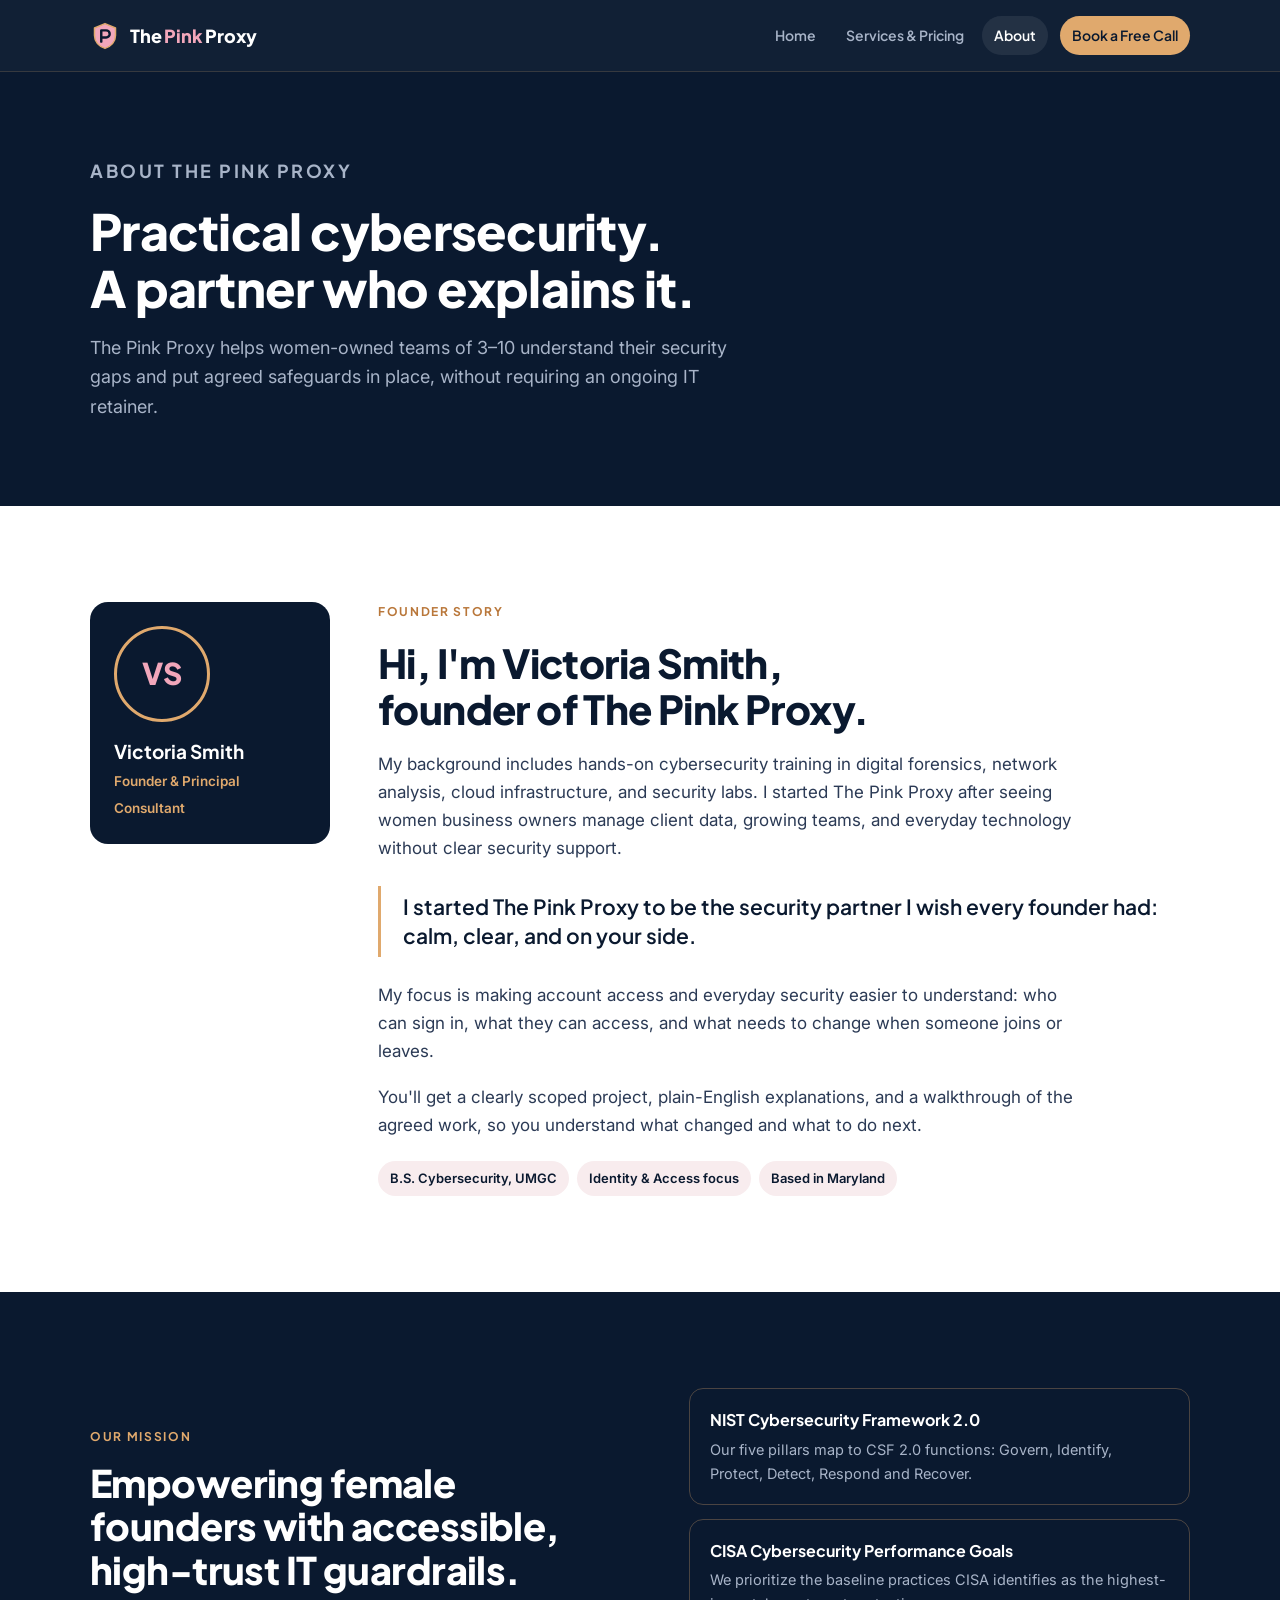
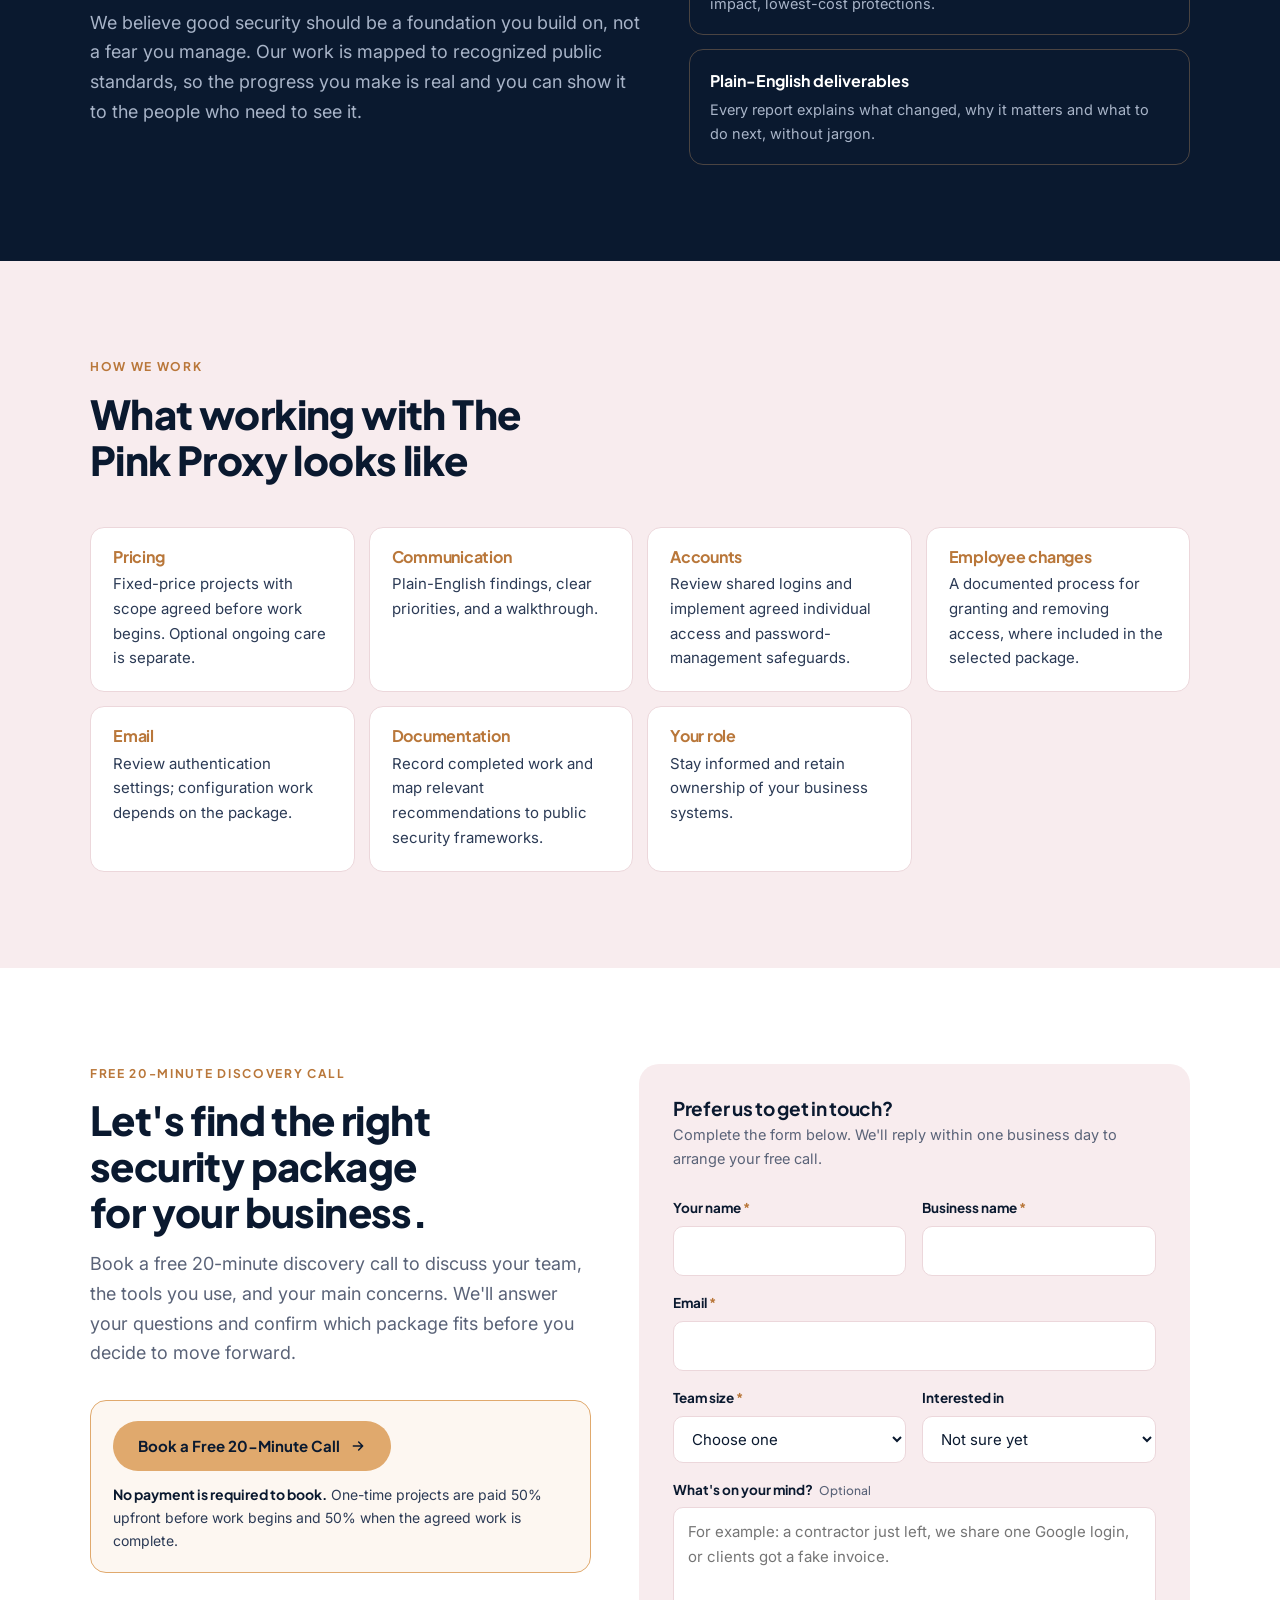
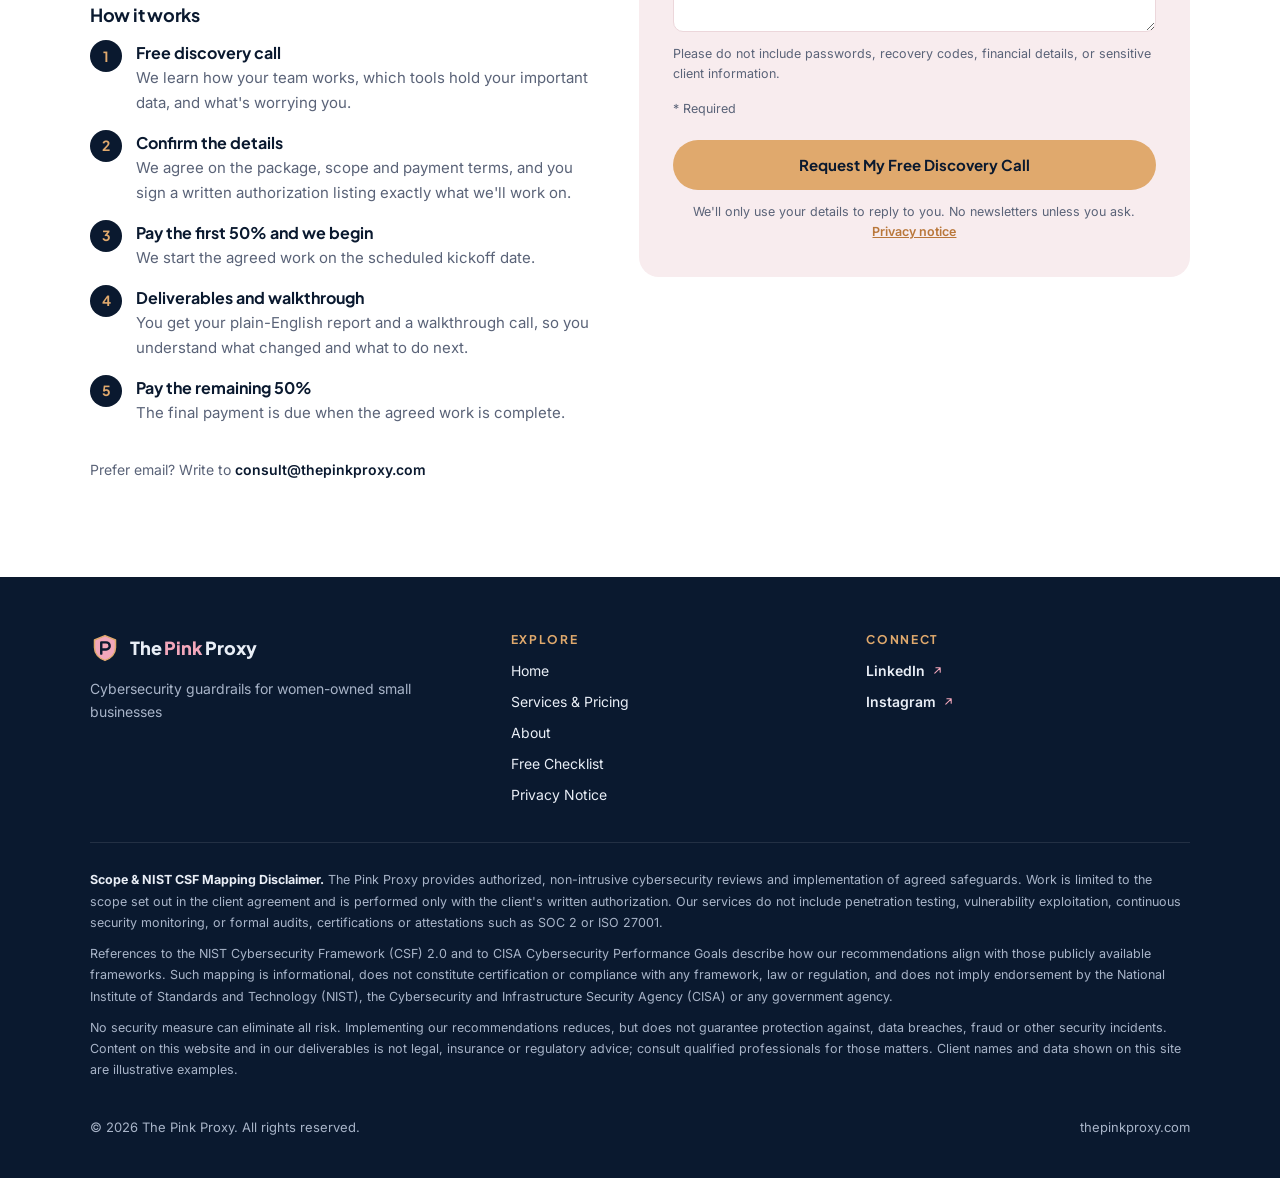
==== commit d7f43a0a: "Review 05: About intro, compact founder card, factual 'how we work' cards, remove repeated fit copy " ====
--- a/about.html
+++ b/about.html
@@ -50,21 +50,24 @@
   <div class="page-head">
     <div class="wrap">
       <p class="eyebrow">About The Pink Proxy</p>
-      <h1>Security that respects how you actually run your business.</h1>
-      <p>Big-company security is built for big companies. We bring the parts that matter to small, women-led teams, in language you'll understand.</p>
+      <h1>Practical cybersecurity. A partner who explains it.</h1>
+      <p>The Pink Proxy helps women-owned teams of 3–10 understand their security gaps and put agreed safeguards in place, without requiring an ongoing IT retainer.</p>
     </div>
   </div>
 
   <section class="band">
-    <div class="wrap founder">
-      <div class="portrait"><div class="cap"><b>Victoria Smith</b><span>Founder &amp; Principal Consultant</span></div></div>
+    <div class="wrap founder-about">
+      <div class="founder-card">
+        <div class="initials" aria-hidden="true">VS</div>
+        <div><b>Victoria Smith</b><span>Founder &amp; Principal Consultant</span></div>
+      </div>
       <div class="founder-text">
         <p class="eyebrow">Founder story</p>
-        <h2 class="h2">Hi, I'm Victoria.</h2>
-        <p>I came up through hands-on cybersecurity training: digital forensics, network analysis, cloud infrastructure and offensive security labs. Along the way I noticed something. The women-owned businesses around me were building real companies with real client data, and almost none of them had anyone helping with security.</p>
-        <p>They weren't careless. They were busy, and every option on the table was either a pricey IT retainer or advice full of jargon. So the basics slipped: shared passwords, ex-contractors who still had access, domains anyone could impersonate.</p>
+        <h2 class="h2">Hi, I'm Victoria Smith, founder of The Pink Proxy.</h2>
+        <p>My background includes hands-on cybersecurity training in digital forensics, network analysis, cloud infrastructure, and security labs. I started The Pink Proxy after seeing women business owners manage client data, growing teams, and everyday technology without clear security support.</p>
         <blockquote>I started The Pink Proxy to be the security partner I wish every founder had: calm, clear, and on your side.</blockquote>
-        <p>My focus is identity and access, the area where small teams carry the most risk and get the fastest wins. Every engagement is grounded in the same public frameworks that protect much larger organizations, sized to fit a team of three to ten.</p>
+        <p>My focus is making account access and everyday security easier to understand: who can sign in, what they can access, and what needs to change when someone joins or leaves.</p>
+        <p>You'll get a clearly scoped project, plain-English explanations, and a walkthrough of the agreed work, so you understand what changed and what to do next.</p>
         <div class="creds"><span>B.S. Cybersecurity, UMGC</span><span>Identity &amp; Access focus</span><span>Based in Maryland</span></div>
       </div>
     </div>
@@ -85,53 +88,18 @@
     </div>
   </section>
 
-  <section class="band" id="fit">
-    <div class="wrap">
-      <div class="section-head">
-        <p class="eyebrow">Who we work best with</p>
-        <h2 class="h2">For founders who take their clients' trust seriously.</h2>
-        <p class="lede">We work best with women business owners who'd rather prevent a problem than recover from one, and who want to understand their systems, not just outsource them. If you value clear explanations, steady progress and a business built to last, we'll get along.</p>
-      </div>
-      <div class="fit">
-        <div class="fit-card yes">
-          <h3>We're a great fit if you</h3>
-          <ul>
-            <li><svg aria-hidden="true"><use href="#i-check"/></svg>Treat your clients' money and data as a responsibility</li>
-            <li><svg aria-hidden="true"><use href="#i-check"/></svg>Would rather spend an hour now than a week recovering later</li>
-            <li><svg aria-hidden="true"><use href="#i-check"/></svg>Want to understand what changed, not just hear "it's fixed"</li>
-            <li><svg aria-hidden="true"><use href="#i-check"/></svg>Want to run your own systems with confidence afterward</li>
-            <li><svg aria-hidden="true"><use href="#i-check"/></svg>See security as part of building a business that lasts</li>
-          </ul>
-        </div>
-        <div class="fit-card no">
-          <h3>We're probably not the right fit if you want</h3>
-          <ul>
-            <li>The cheapest option, whatever the result</li>
-            <li>Someone to take over completely, with no involvement from you</li>
-            <li>Penetration testing, hacking or a compliance certificate. We'll happily point you to someone who does that.</li>
-          </ul>
-        </div>
-      </div>
-    </div>
-  </section>
-
   <section class="band blush">
     <div class="wrap">
-      <div class="section-head"><p class="eyebrow">Why it's different</p><h2 class="h2">The Old Way vs. The Pink Proxy Way</h2></div>
-      <div class="table-scroll">
-        <table class="cmp">
-          <thead><tr><th scope="col"><span style="visibility:hidden">Topic</span></th><th scope="col" class="old">The Old Way</th><th scope="col" class="new">The Pink Proxy Way</th></tr></thead>
-          <tbody>
-            <tr><th scope="row">Cost</th><td class="old">Open-ended IT retainers and hourly billing</td><td class="new">Fixed-price packages, with optional $450/mo maintenance</td></tr>
-            <tr><th scope="row">Language</th><td class="old">Jargon-heavy reports you can't act on</td><td class="new">Plain-English findings with clear next steps</td></tr>
-            <tr><th scope="row">Passwords</th><td class="old">Shared logins passed around in Slack and texts</td><td class="new">A team password vault and one login per person</td></tr>
-            <tr><th scope="row">Employee exits</th><td class="old">Scrambling to remember every account</td><td class="new">A tested offboarding runbook for your exact apps</td></tr>
-            <tr><th scope="row">Email</th><td class="old">Anyone can send mail as your domain</td><td class="new">SPF, DKIM and DMARC enforced</td></tr>
-            <tr><th scope="row">Standards</th><td class="old">Generic tips with no way to measure progress</td><td class="new">Mapped to NIST CSF 2.0 and CISA baselines</td></tr>
-            <tr><th scope="row">Your role</th><td class="old">Hand over the keys and hope</td><td class="new">You stay in control and learn as we go</td></tr>
-          </tbody>
-        </table>
-      </div>
+      <div class="section-head"><p class="eyebrow">How we work</p><h2 class="h2">What working with The Pink Proxy looks like</h2></div>
+      <ul class="work-cards">
+          <li><h3>Pricing</h3><p>Fixed-price projects with scope agreed before work begins. Optional ongoing care is separate.</p></li>
+          <li><h3>Communication</h3><p>Plain-English findings, clear priorities, and a walkthrough.</p></li>
+          <li><h3>Accounts</h3><p>Review shared logins and implement agreed individual access and password-management safeguards.</p></li>
+          <li><h3>Employee changes</h3><p>A documented process for granting and removing access, where included in the selected package.</p></li>
+          <li><h3>Email</h3><p>Review authentication settings; configuration work depends on the package.</p></li>
+          <li><h3>Documentation</h3><p>Record completed work and map relevant recommendations to public security frameworks.</p></li>
+          <li><h3>Your role</h3><p>Stay informed and retain ownership of your business systems.</p></li>
+      </ul>
     </div>
   </section>
 
@@ -199,7 +167,7 @@
             <option value="Security Jumpstart">Security Jumpstart · $1,450</option>
             <option value="Digital Shield">Digital Shield · $2,850</option>
             <option value="Pink Proxy Concierge">Pink Proxy Concierge · $4,500</option>
-            <option value="Quarterly Maintenance">Quarterly Maintenance · $450/mo</option>
+            <option value="Quarterly Maintenance">Ongoing Cyber Care · $450/mo</option>
           </select>
         </div>
         <div class="field full">
--- a/css/styles.css
+++ b/css/styles.css
@@ -351,3 +351,68 @@
 .prose h3{font-size:16px;font-weight:700;margin-top:6px}
 .prose p,.prose li{font-size:16px;color:var(--navy-ink)}
 .prose ul{margin:0;padding-left:20px;display:grid;gap:8px}
+
+/* Pricing: chooser, totals, maintenance */
+.chooser{display:grid;gap:18px;margin-bottom:40px}
+.chooser-head{display:grid;gap:8px;max-width:720px}
+.chooser-head p{color:var(--muted)}
+.chooser-grid{display:grid;grid-template-columns:repeat(3,1fr);gap:14px}
+.pick{display:grid;gap:4px;padding:18px 20px;border-radius:14px;background:var(--white);border:1px solid var(--blush-line);text-decoration:none;color:var(--navy);transition:border-color .15s ease}
+.pick:hover{border-color:var(--copper)}
+.pick b{font-family:var(--display);font-size:17px}
+.pick span{font-size:14.5px;color:var(--navy-ink)}
+.pick em{font-style:normal;font-size:13.5px;color:var(--copper-deep);font-weight:600}
+.pick.rec{background:var(--navy);color:var(--white);border-color:var(--navy)}
+.pick.rec span{color:var(--on-navy)}.pick.rec em{color:var(--copper)}
+@media (max-width:760px){.chooser-grid{grid-template-columns:1fr}}
+.tier .tsub{font-family:var(--display);font-weight:700;font-size:15px;color:var(--copper-deep);margin-top:-12px}
+.tier.rec .tsub{color:var(--pink)}
+.tier-price{flex-direction:column;align-items:flex-start;gap:4px}
+.tier-price .total{display:flex;align-items:baseline;gap:10px;flex-wrap:wrap}
+.tier-price .split{font-size:13.5px;color:var(--navy-ink)}
+.tier.rec .tier-price .split{color:var(--on-navy)}
+.tier-price .eta{font-size:13.5px;color:var(--muted)}
+.tier.rec .tier-price .eta{color:var(--on-navy-muted)}
+.ret-terms{font-size:13.5px;color:var(--muted);margin-top:10px;max-width:34ch}
+.ret-cols{display:grid;grid-template-columns:1fr 1fr;gap:12px 24px}
+.ret-cols h4{font-family:var(--display);font-size:13px;letter-spacing:.06em;text-transform:uppercase;color:var(--copper-deep);margin-bottom:8px}
+.ret-cols ul{grid-template-columns:1fr}
+.ret-note{grid-column:1/-1;font-size:13px;color:var(--muted)}
+@media (max-width:960px){.ret-cols{grid-template-columns:1fr}}
+.retainer{grid-template-columns:minmax(0,1fr) minmax(0,1.7fr);align-items:start}
+.retainer > .cta-stack{grid-column:1/-1;justify-self:start;width:min(100%,340px)}
+.ret-terms{max-width:40ch}
+@media (max-width:960px){.retainer{grid-template-columns:1fr}}
+
+/* Homepage (review 04) */
+.hero h1{font-size:clamp(32px,4.4vw,52px)}
+.hero .offer{display:grid;gap:2px;margin-top:22px;padding:14px 18px;border-left:3px solid var(--copper);background:rgba(255,255,255,.04);border-radius:0 10px 10px 0;max-width:52ch}
+.hero .offer b{font-family:var(--display);color:var(--white);font-size:18px}
+.hero .offer span{font-size:14px;color:var(--on-navy-muted)}
+.hero .ctas{margin-top:26px}
+.hero-note{margin-top:22px;font-size:13.5px;color:var(--on-navy-muted)}
+.hero-note a{color:var(--pink);font-weight:600}
+.roster-fig{margin:0;display:grid;gap:10px;min-width:0}
+.roster-fig figcaption{font-size:12.5px;color:var(--on-navy-muted)}
+.more-link{margin-top:22px}
+.more-link a{font-family:var(--display);font-weight:700;color:var(--copper-deep);text-decoration:none}
+.more-link a:hover{text-decoration:underline}
+.founder-mini{display:grid;grid-template-columns:auto minmax(0,780px);gap:32px;align-items:start}
+.initials{width:96px;height:96px;border-radius:50%;background:var(--navy);color:var(--pink);display:grid;place-items:center;font-family:var(--display);font-weight:800;font-size:30px;border:3px solid var(--copper)}
+@media (max-width:600px){.founder-mini{grid-template-columns:1fr;gap:18px}.initials{width:72px;height:72px;font-size:22px}}
+.fit-short{display:grid;grid-template-columns:1fr 1.2fr;gap:40px;align-items:start}
+.fit-text{display:grid;gap:12px;font-size:17px;color:var(--navy-ink)}
+.fit-text .muted{font-size:15px;color:var(--muted)}
+@media (max-width:820px){.fit-short{grid-template-columns:1fr;gap:20px}}
+
+/* About (review 05) */
+.founder-about{display:grid;grid-template-columns:240px minmax(0,1fr);gap:48px;align-items:start}
+.founder-card{display:grid;justify-items:start;gap:14px;padding:24px;border-radius:18px;background:var(--navy);color:var(--on-navy);position:sticky;top:96px}
+.founder-card b{display:block;font-family:var(--display);font-size:19px;color:var(--white)}
+.founder-card span{font-size:13.5px;color:var(--copper);font-weight:600}
+@media (max-width:860px){.founder-about{grid-template-columns:1fr;gap:24px}.founder-card{position:static;grid-template-columns:auto 1fr;align-items:center;width:100%}}
+.work-cards{list-style:none;margin:0;padding:0;display:grid;grid-template-columns:repeat(auto-fit,minmax(min(100%,260px),1fr));gap:14px}
+.work-cards li{background:var(--white);border:1px solid var(--blush-line);border-radius:14px;padding:20px 22px;display:grid;gap:6px;align-content:start}
+.work-cards h3{font-size:16px;font-weight:700;color:var(--copper-deep)}
+.work-cards p{font-size:15px;color:var(--navy-ink)}
+.founder-text p.eyebrow{font-size:12px;color:var(--copper-deep)}
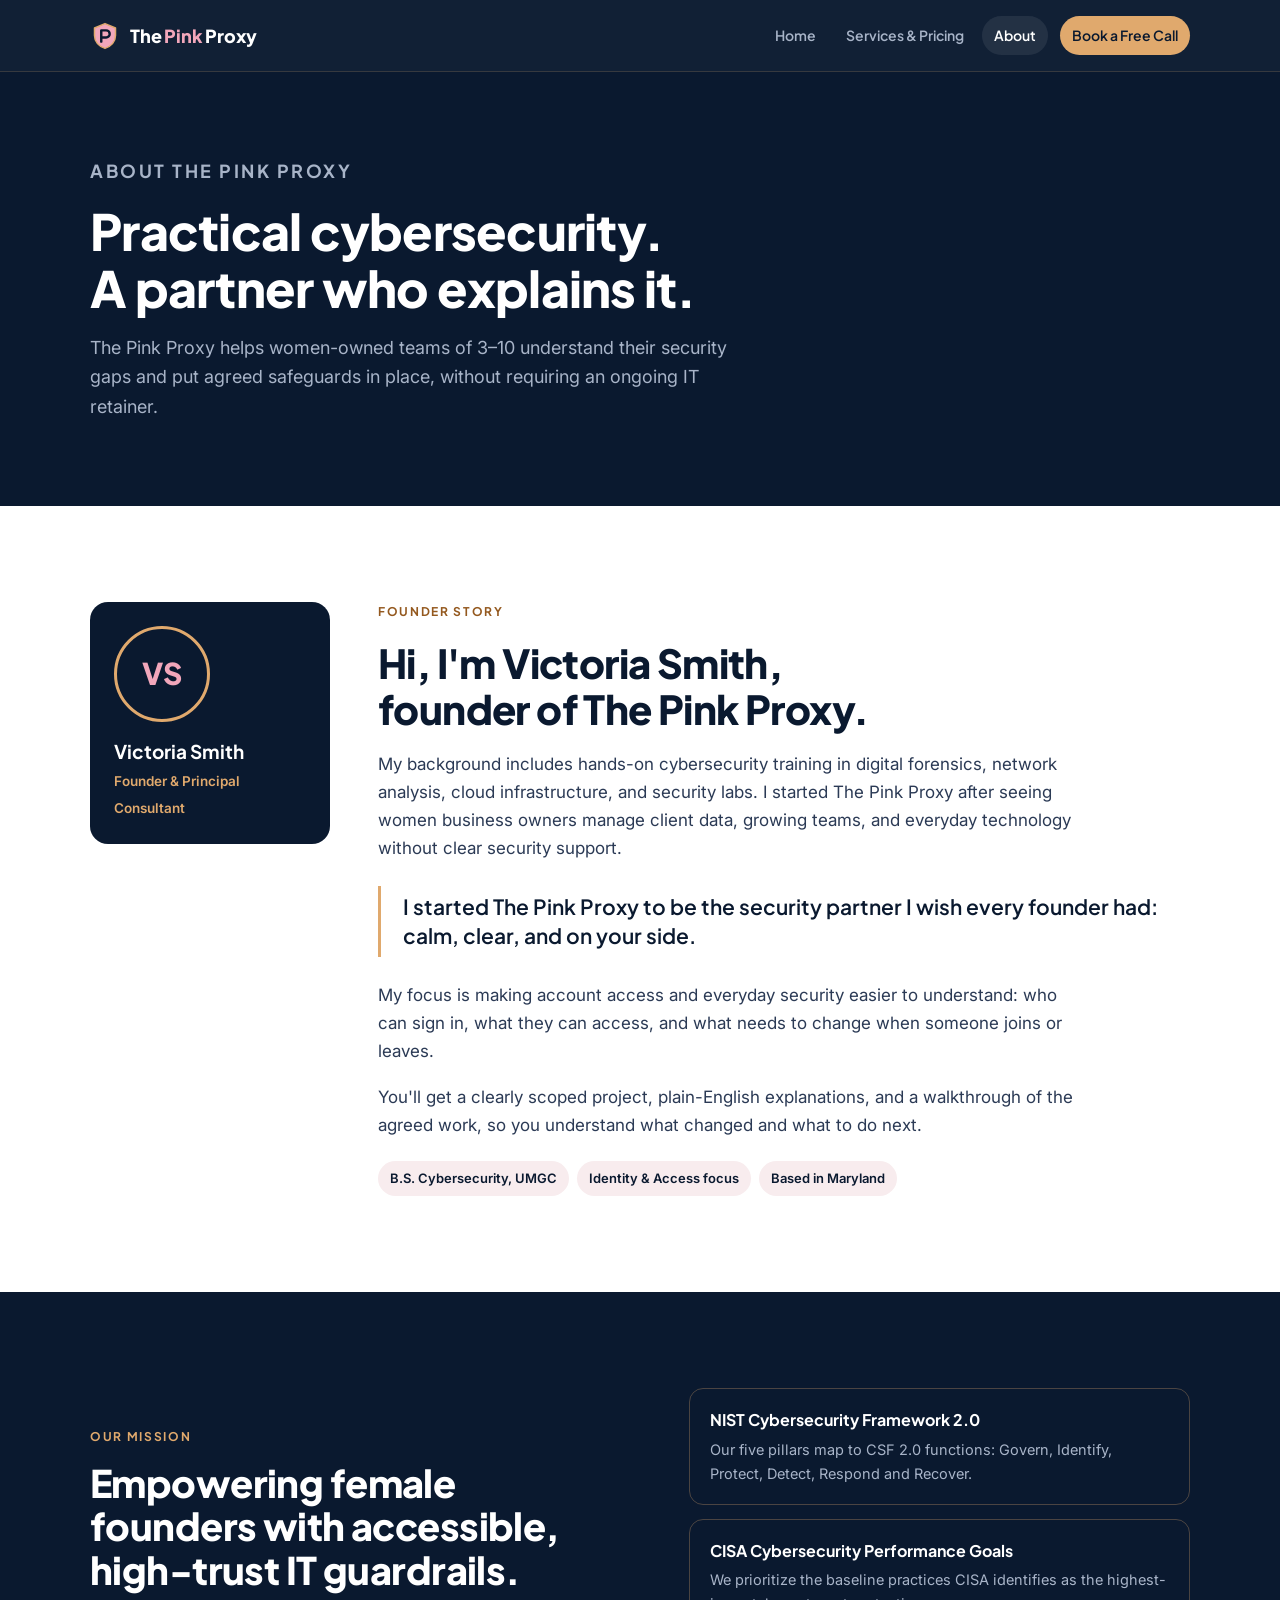
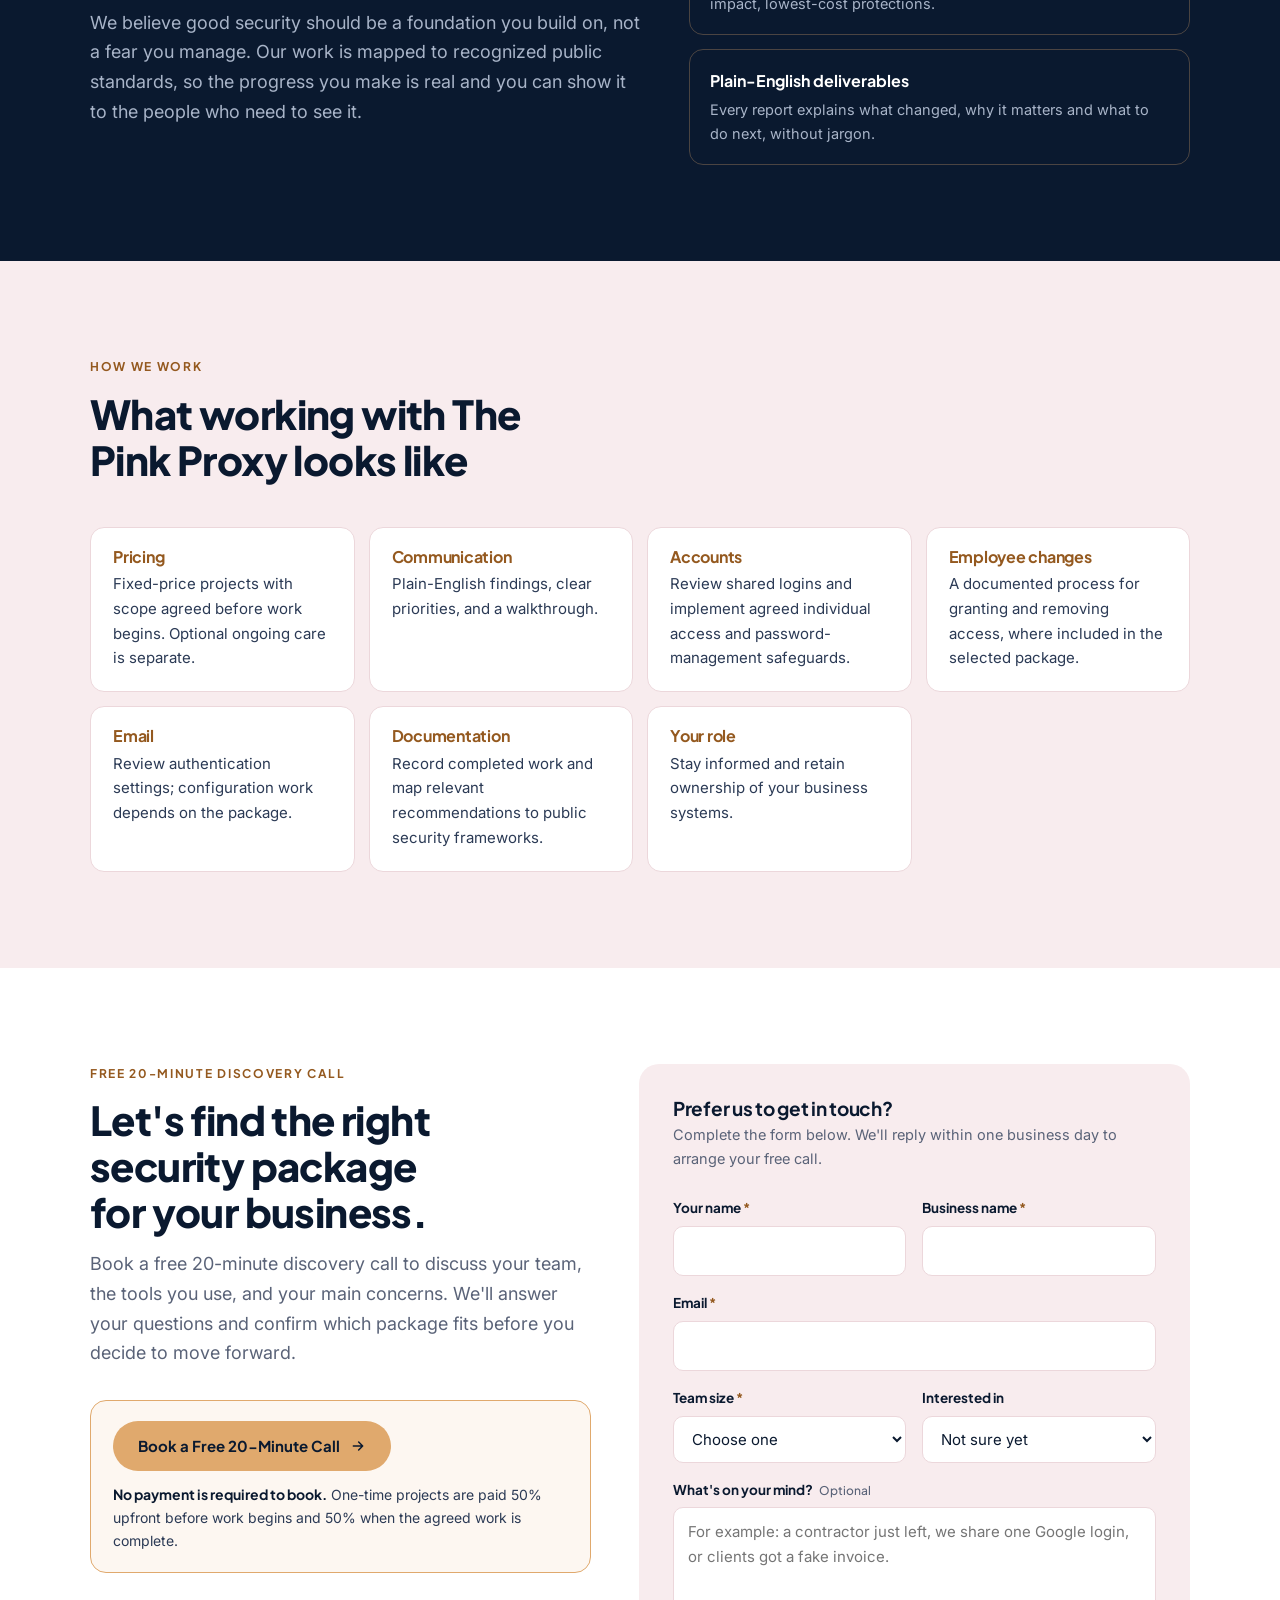
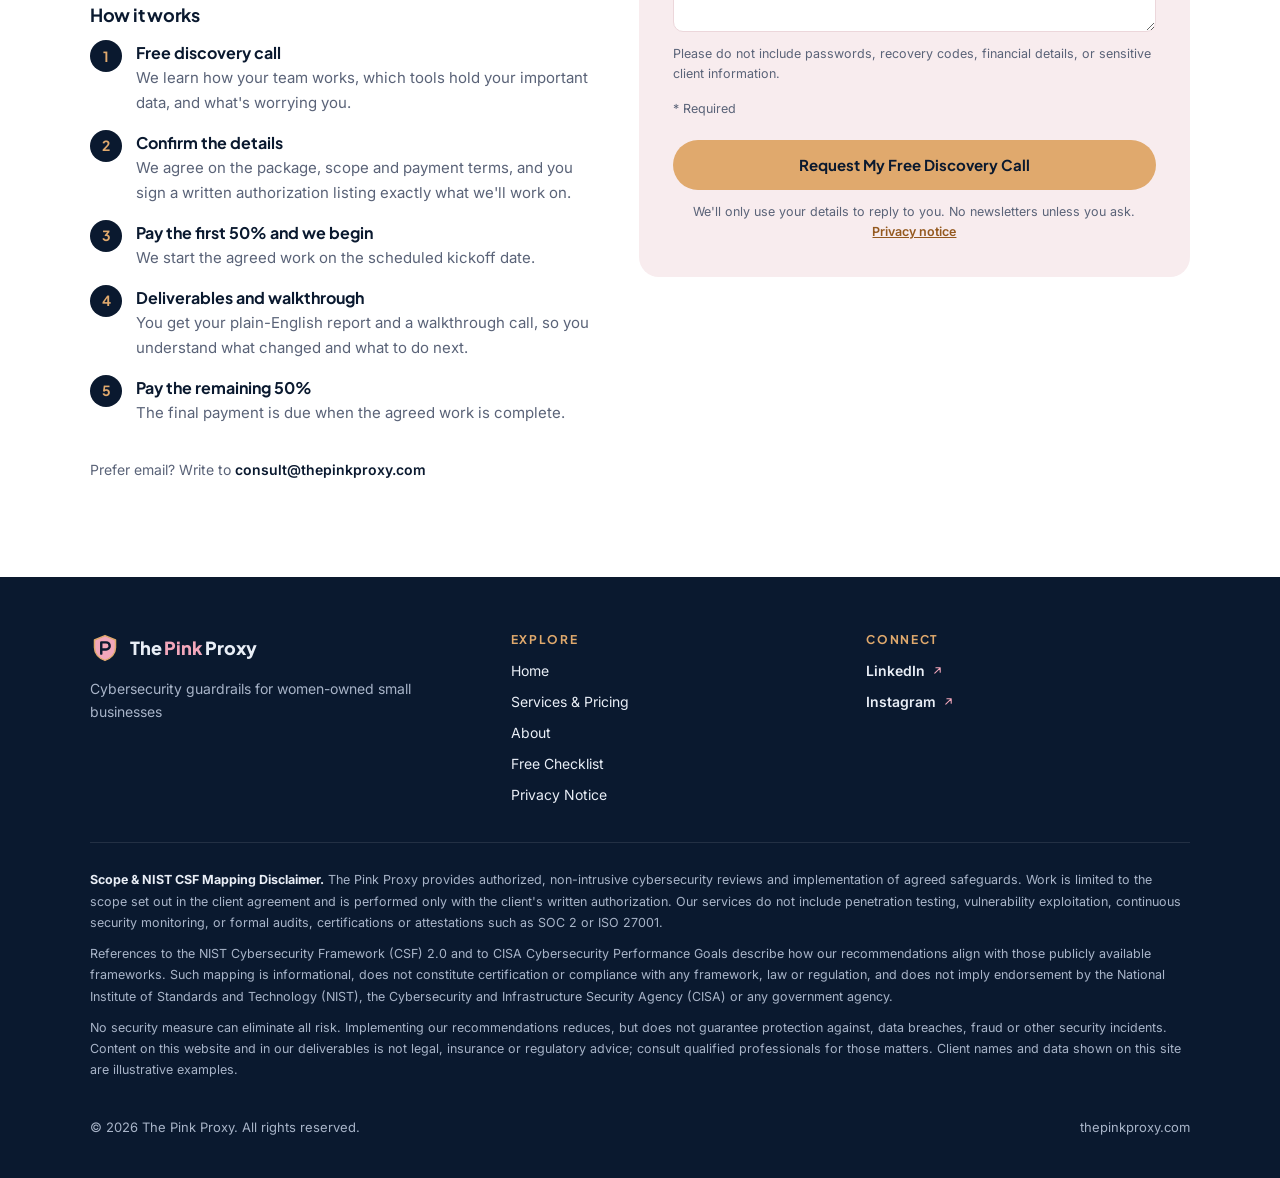
==== commit 0eb5a870: "Review 07: mobile header, contrast, heading order, anchor offsets, form rate limiting Implements bri" ====
--- a/about.html
+++ b/about.html
@@ -194,11 +194,11 @@
         <p style="margin-top:14px;max-width:36ch">Cybersecurity guardrails for women-owned small businesses</p>
       </div>
       <div>
-        <h4>Explore</h4>
+        <h2 class="f-h">Explore</h2>
         <ul><li><a href="index.html">Home</a></li><li><a href="services.html">Services &amp; Pricing</a></li><li><a href="about.html">About</a></li><li><a href="index.html#checklist">Free Checklist</a></li><li><a href="privacy.html">Privacy Notice</a></li></ul>
       </div>
       <div>
-        <h4>Connect</h4>
+        <h2 class="f-h">Connect</h2>
         <ul class="social">
           <li><a href="https://www.linkedin.com/company/pink-proxy/" target="_blank" rel="noopener">LinkedIn <svg aria-hidden="true"><use href="#i-ext"/></svg></a></li>
           <li><a href="https://www.instagram.com/thepinkproxy/" target="_blank" rel="noopener">Instagram <svg aria-hidden="true"><use href="#i-ext"/></svg></a></li>
--- a/css/styles.css
+++ b/css/styles.css
@@ -2,7 +2,7 @@
    Layout: navy authority bands alternate with blush/white working sections; copper used only for actions and fine rules. Single deliberate light look. */
 :root{
   --navy:#0A192F; --navy-2:#13294A; --navy-ink:#2B3A55;
-  --pink:#F2A7BB; --copper:#E0A96D; --copper-deep:#B9773A; --copper-soft:#F3DDC4;
+  --pink:#F2A7BB; --copper:#E0A96D; --copper-deep:#94591F; --copper-soft:#F3DDC4;
   --blush:#F8ECEE; --blush-line:#ECD7DB; --white:#FFFFFF;
   --muted:#5A6378; --on-navy:#E9EEF6; --on-navy-muted:#A8B4C8;
   --display:"Plus Jakarta Sans","Montserrat",system-ui,-apple-system,"Segoe UI",sans-serif;
@@ -300,7 +300,7 @@
 footer{background:var(--navy);color:var(--on-navy-muted)}
 footer .wrap{padding-block:56px 40px;display:grid;gap:36px}
 .f-top{display:grid;grid-template-columns:1.2fr 1fr 1fr;gap:32px}
-.f-top h4{font-size:12px;font-weight:700;letter-spacing:.14em;text-transform:uppercase;color:var(--copper);margin-bottom:12px}
+.f-top h4,.f-top .f-h{font-size:12px;font-weight:700;letter-spacing:.14em;text-transform:uppercase;color:var(--copper);margin-bottom:12px}
 .f-top p,.f-top li{font-size:14px}
 .f-top ul{list-style:none;margin:0;padding:0;display:grid;gap:8px}
 .f-top a{color:var(--on-navy);text-decoration:none}
@@ -416,3 +416,42 @@
 .work-cards h3{font-size:16px;font-weight:700;color:var(--copper-deep)}
 .work-cards p{font-size:15px;color:var(--navy-ink)}
 .founder-text p.eyebrow{font-size:12px;color:var(--copper-deep)}
+
+/* Checklist (review 06) */
+.checklist-main{display:grid;gap:20px;min-width:0}
+.cl-privacy{font-size:14px;color:var(--muted)}
+.cl-progress b{font-size:18px}
+.cl-list{list-style:none;counter-reset:q}
+.cl-list li{counter-increment:q;border-bottom:1px solid var(--blush-line);padding:12px 0}
+.cl-list li:last-child{border-bottom:0}
+.cl-list fieldset{border:0;margin:0;padding:0;display:grid;grid-template-columns:minmax(0,1fr) auto;gap:10px 16px;align-items:center}
+.cl-list legend{float:left;padding:0;font-size:15px;display:block}
+.cl-list legend .q::before{content:counter(q) ". ";color:var(--copper-deep);font-weight:700}
+.cl-list legend small{display:block;color:var(--muted);font-size:13px}
+.seg{display:inline-flex;border:1px solid var(--blush-line);border-radius:999px;overflow:hidden;background:var(--white)}
+.seg input{position:absolute;opacity:0;width:1px;height:1px}
+.seg label{padding:7px 12px;font-size:13px;font-weight:600;cursor:pointer;color:var(--navy-ink);white-space:nowrap;min-height:34px;display:flex;align-items:center}
+.seg label + input + label{border-left:1px solid var(--blush-line)}
+.seg input:checked + label{background:var(--navy);color:var(--white)}
+.seg input:focus-visible + label{outline:3px solid var(--copper);outline-offset:-3px}
+@media (max-width:520px){.cl-list fieldset{grid-template-columns:1fr}}
+.cl-result{display:grid;gap:10px}
+.cl-result .cl-disclaimer{font-size:12.5px;color:var(--on-navy-muted)}
+.cl-result .btn{justify-self:start}
+.cl-reset{margin-top:12px;background:none;border:0;padding:4px 0;font-size:13px;color:var(--muted);text-decoration:underline;cursor:pointer}
+.pdf-consent a{color:var(--pink);font-weight:600}
+.seg{position:relative}
+.seg label{justify-content:center}
+@media (max-width:520px){.seg{display:flex;width:100%}.seg label{flex:1;min-height:40px}}
+@media (min-width:861px){.checklist-intro{position:sticky;top:96px}}
+
+/* QA fixes (review 07) */
+[id]{scroll-margin-top:88px}
+@media (max-width:620px){
+  header.site{position:relative}
+  header .bar{padding-block:10px;gap:8px}
+  nav.main a{padding:7px 10px;font-size:13.5px}
+  [id]{scroll-margin-top:12px}
+}
+.roster-head .roster-title{font-family:var(--display);font-size:15px;font-weight:800;margin:0}
+.f-top .f-h{font-family:var(--display)}
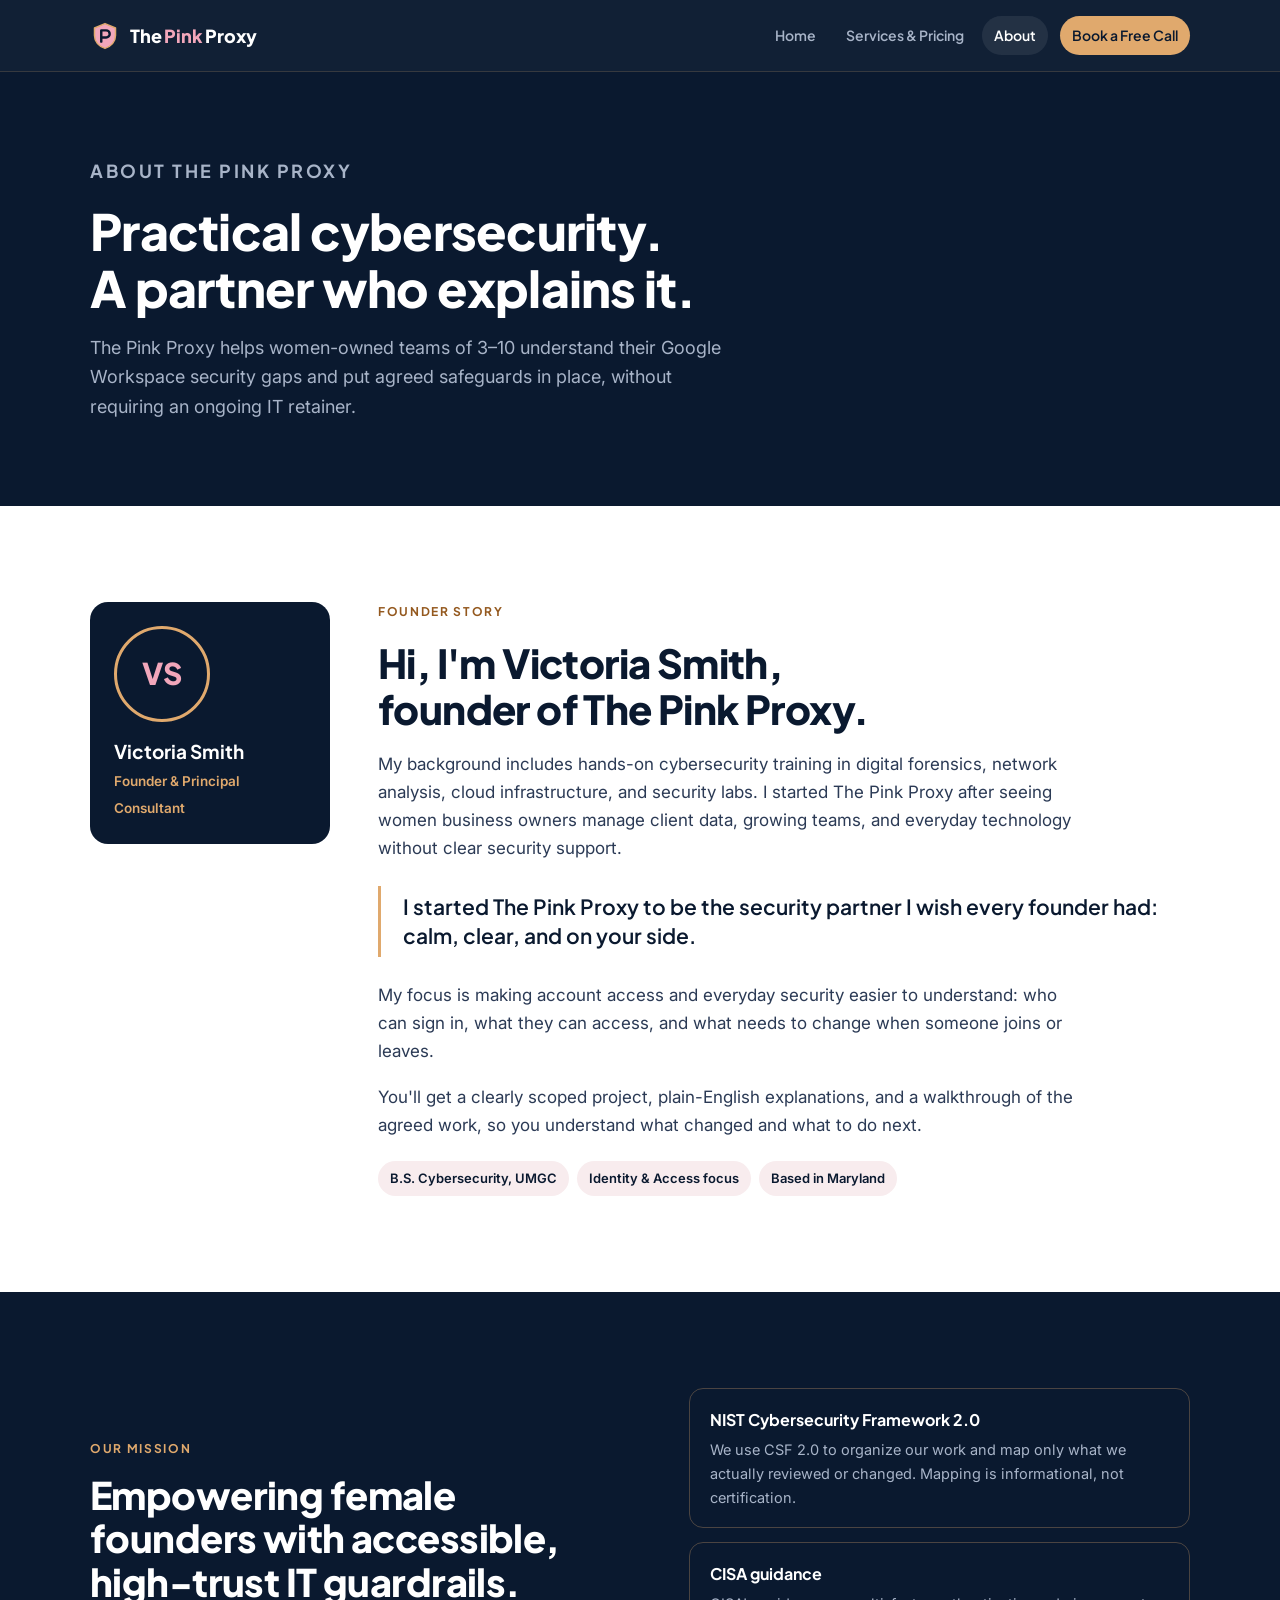
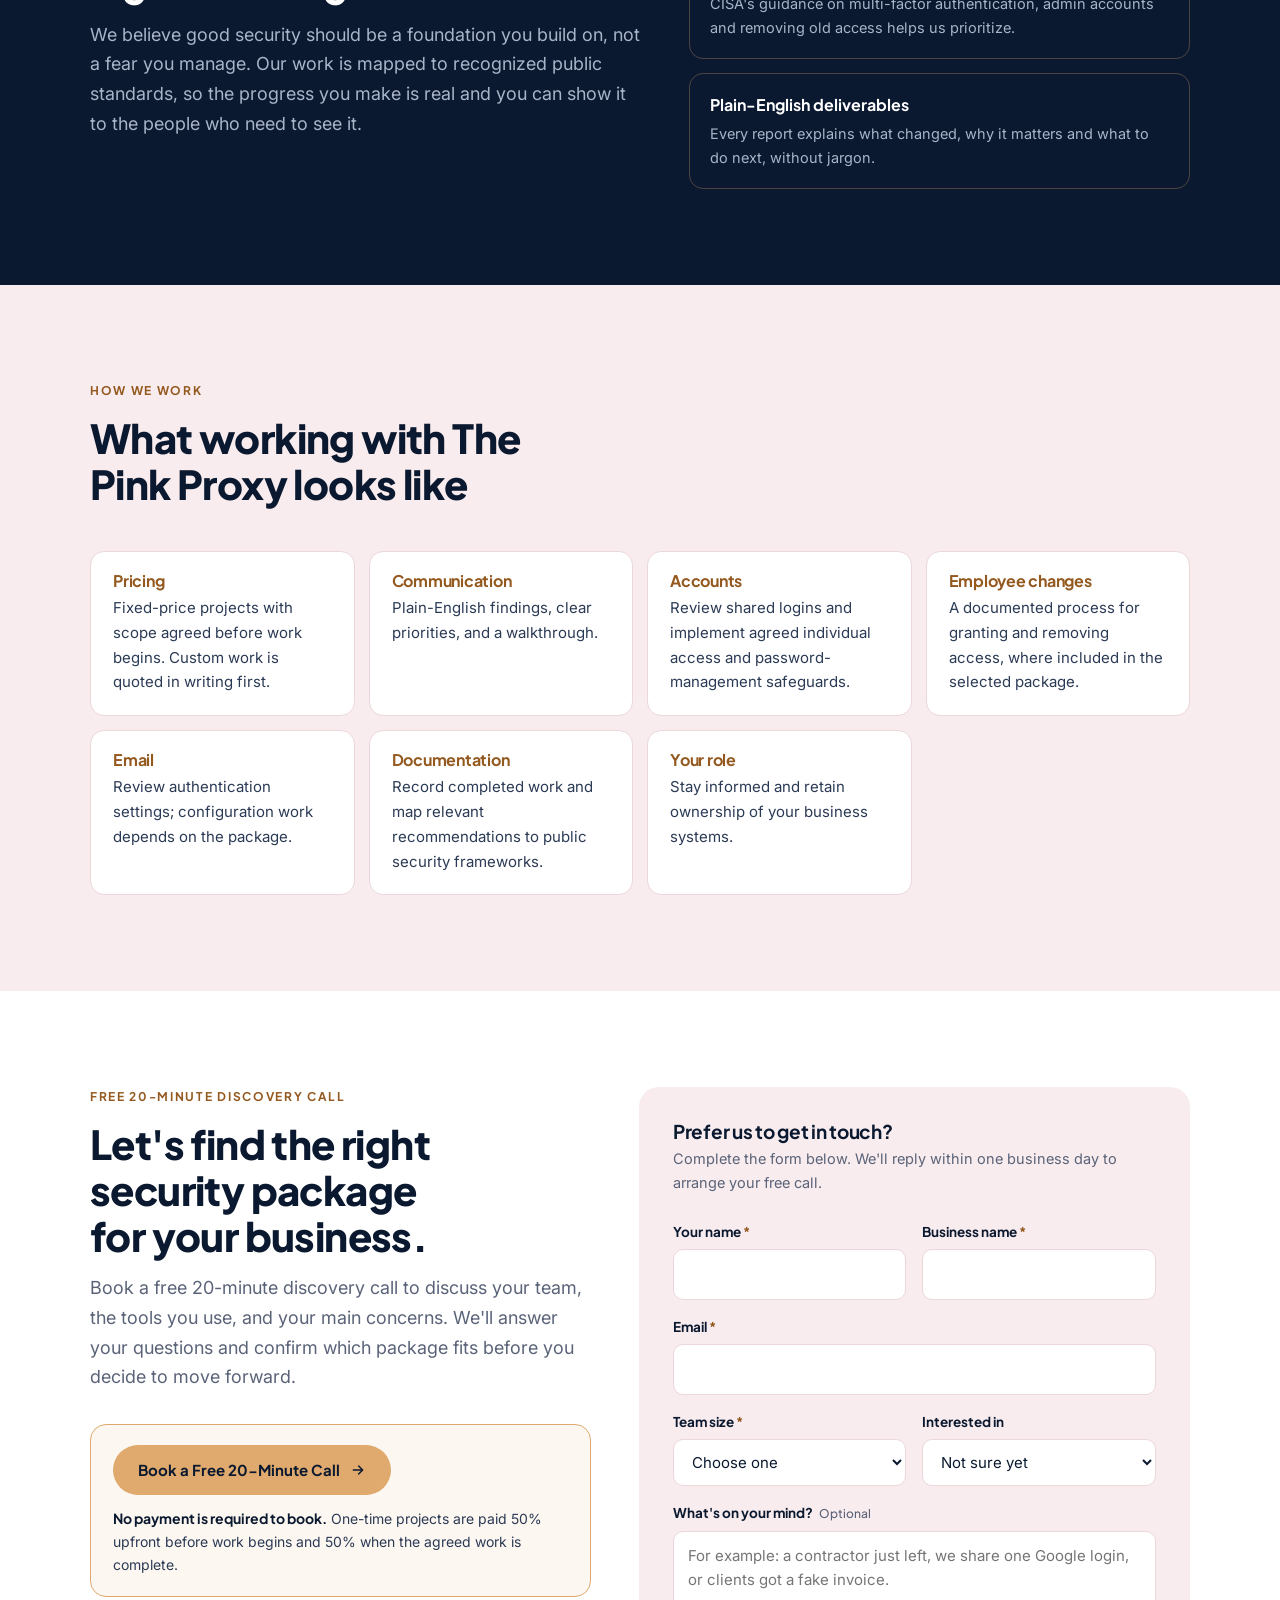
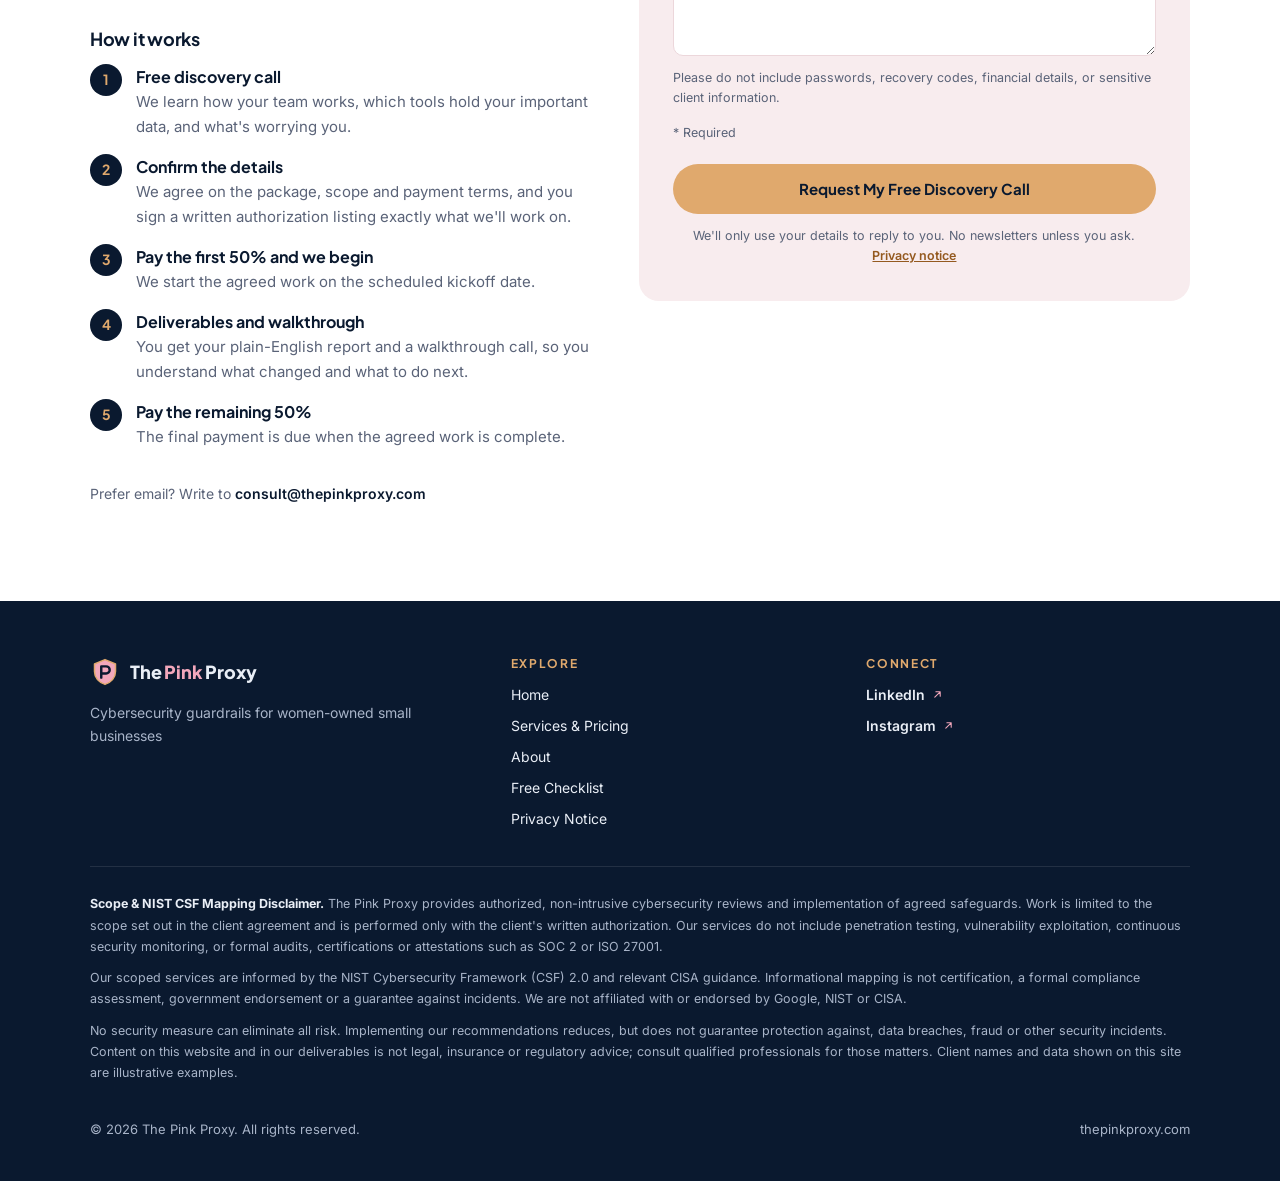
==== commit a14f97ce: "Review 08: Google Workspace focus; remove router, device, backup and maintenance promises Implements" ====
--- a/about.html
+++ b/about.html
@@ -51,7 +51,7 @@
     <div class="wrap">
       <p class="eyebrow">About The Pink Proxy</p>
       <h1>Practical cybersecurity. A partner who explains it.</h1>
-      <p>The Pink Proxy helps women-owned teams of 3–10 understand their security gaps and put agreed safeguards in place, without requiring an ongoing IT retainer.</p>
+      <p>The Pink Proxy helps women-owned teams of 3–10 understand their Google Workspace security gaps and put agreed safeguards in place, without requiring an ongoing IT retainer.</p>
     </div>
   </div>
 
@@ -81,8 +81,8 @@
         <p class="lede" style="margin-top:16px">We believe good security should be a foundation you build on, not a fear you manage. Our work is mapped to recognized public standards, so the progress you make is real and you can show it to the people who need to see it.</p>
       </div>
       <div class="std">
-        <div><b>NIST Cybersecurity Framework 2.0</b><p>Our five pillars map to CSF 2.0 functions: Govern, Identify, Protect, Detect, Respond and Recover.</p></div>
-        <div><b>CISA Cybersecurity Performance Goals</b><p>We prioritize the baseline practices CISA identifies as the highest-impact, lowest-cost protections.</p></div>
+        <div><b>NIST Cybersecurity Framework 2.0</b><p>We use CSF 2.0 to organize our work and map only what we actually reviewed or changed. Mapping is informational, not certification.</p></div>
+        <div><b>CISA guidance</b><p>CISA's guidance on multi-factor authentication, admin accounts and removing old access helps us prioritize.</p></div>
         <div><b>Plain-English deliverables</b><p>Every report explains what changed, why it matters and what to do next, without jargon.</p></div>
       </div>
     </div>
@@ -92,7 +92,7 @@
     <div class="wrap">
       <div class="section-head"><p class="eyebrow">How we work</p><h2 class="h2">What working with The Pink Proxy looks like</h2></div>
       <ul class="work-cards">
-          <li><h3>Pricing</h3><p>Fixed-price projects with scope agreed before work begins. Optional ongoing care is separate.</p></li>
+          <li><h3>Pricing</h3><p>Fixed-price projects with scope agreed before work begins. Custom work is quoted in writing first.</p></li>
           <li><h3>Communication</h3><p>Plain-English findings, clear priorities, and a walkthrough.</p></li>
           <li><h3>Accounts</h3><p>Review shared logins and implement agreed individual access and password-management safeguards.</p></li>
           <li><h3>Employee changes</h3><p>A documented process for granting and removing access, where included in the selected package.</p></li>
@@ -166,8 +166,8 @@
             <option value="Not sure yet" selected>Not sure yet</option>
             <option value="Security Jumpstart">Security Jumpstart · $1,450</option>
             <option value="Digital Shield">Digital Shield · $2,850</option>
-            <option value="Pink Proxy Concierge">Pink Proxy Concierge · $4,500</option>
-            <option value="Quarterly Maintenance">Ongoing Cyber Care · $450/mo</option>
+            <option value="Pink Proxy Concierge">Pink Proxy Concierge · custom quote</option>
+            <option value="Quarterly Maintenance">Scheduled access reviews</option>
           </select>
         </div>
         <div class="field full">
@@ -207,7 +207,7 @@
     </div>
     <div class="legal">
       <p><b>Scope &amp; NIST CSF Mapping Disclaimer.</b> The Pink Proxy provides authorized, non-intrusive cybersecurity reviews and implementation of agreed safeguards. Work is limited to the scope set out in the client agreement and is performed only with the client's written authorization. Our services do not include penetration testing, vulnerability exploitation, continuous security monitoring, or formal audits, certifications or attestations such as SOC 2 or ISO 27001.</p>
-      <p>References to the NIST Cybersecurity Framework (CSF) 2.0 and to CISA Cybersecurity Performance Goals describe how our recommendations align with those publicly available frameworks. Such mapping is informational, does not constitute certification or compliance with any framework, law or regulation, and does not imply endorsement by the National Institute of Standards and Technology (NIST), the Cybersecurity and Infrastructure Security Agency (CISA) or any government agency.</p>
+      <p>Our scoped services are informed by the NIST Cybersecurity Framework (CSF) 2.0 and relevant CISA guidance. Informational mapping is not certification, a formal compliance assessment, government endorsement or a guarantee against incidents. We are not affiliated with or endorsed by Google, NIST or CISA.</p>
       <p>No security measure can eliminate all risk. Implementing our recommendations reduces, but does not guarantee protection against, data breaches, fraud or other security incidents. Content on this website and in our deliverables is not legal, insurance or regulatory advice; consult qualified professionals for those matters. Client names and data shown on this site are illustrative examples.</p>
     </div>
     <div class="f-bottom"><span>© 2026 The Pink Proxy. All rights reserved.</span><span>thepinkproxy.com</span></div>
--- a/css/styles.css
+++ b/css/styles.css
@@ -455,3 +455,7 @@
 }
 .roster-head .roster-title{font-family:var(--display);font-size:15px;font-weight:800;margin:0}
 .f-top .f-h{font-family:var(--display)}
+.retainer.retainer-lite{grid-template-columns:minmax(0,1fr) auto;align-items:center}
+.retainer.retainer-lite > .cta-stack{grid-column:auto}
+.retainer-lite .ret-terms{max-width:60ch}
+@media (max-width:760px){.retainer.retainer-lite{grid-template-columns:1fr}}
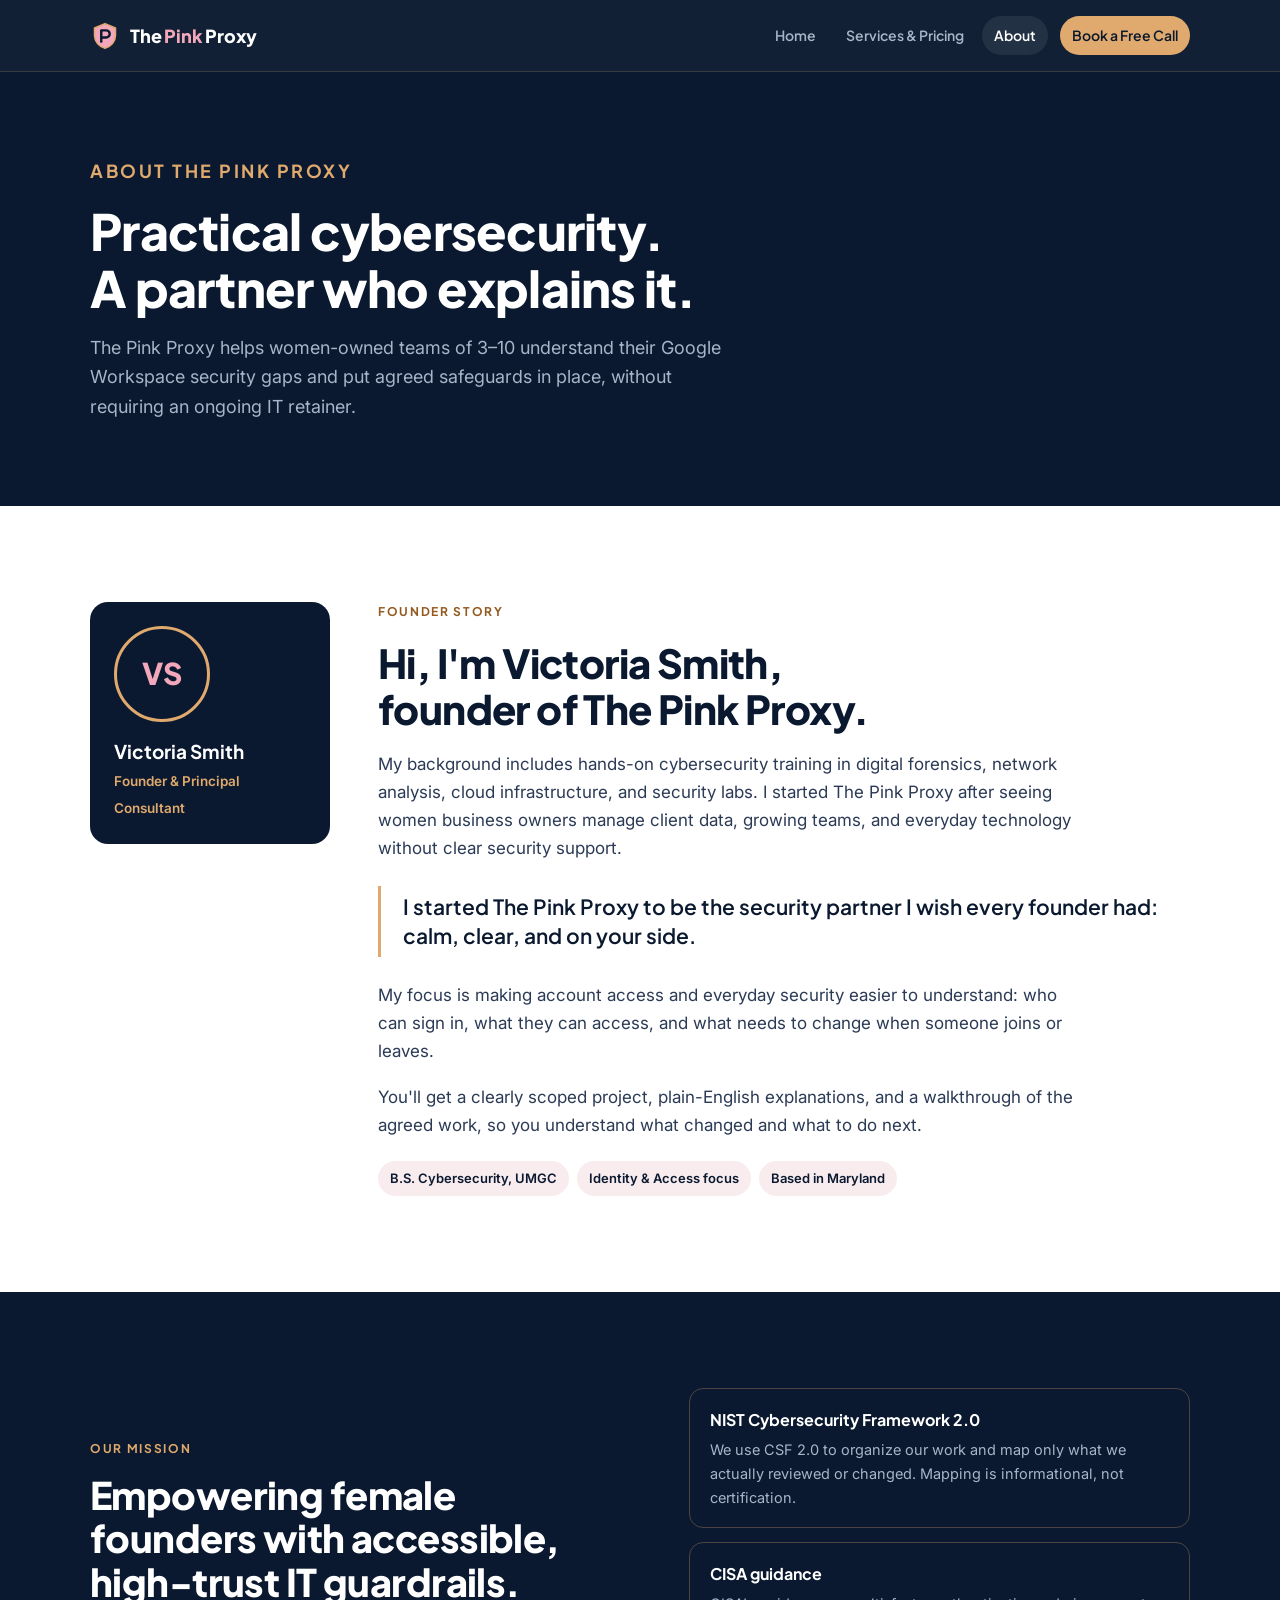
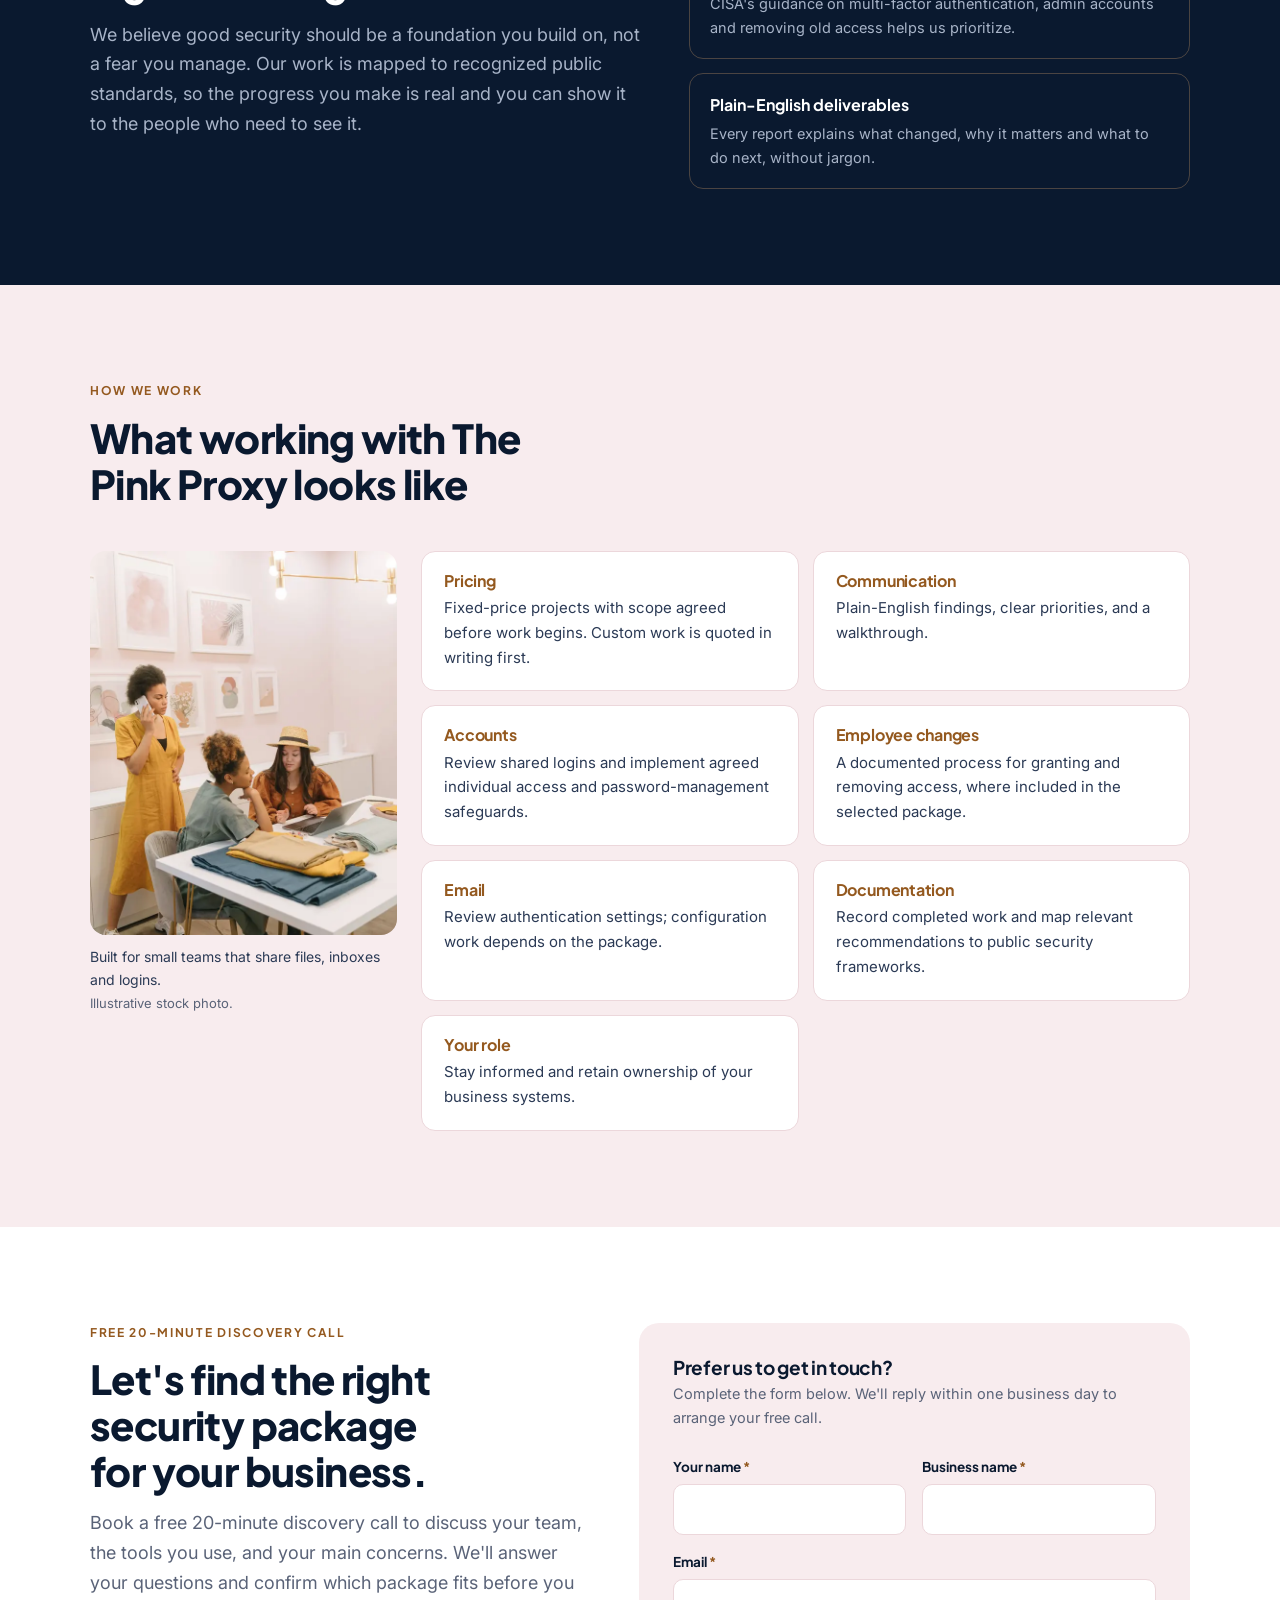
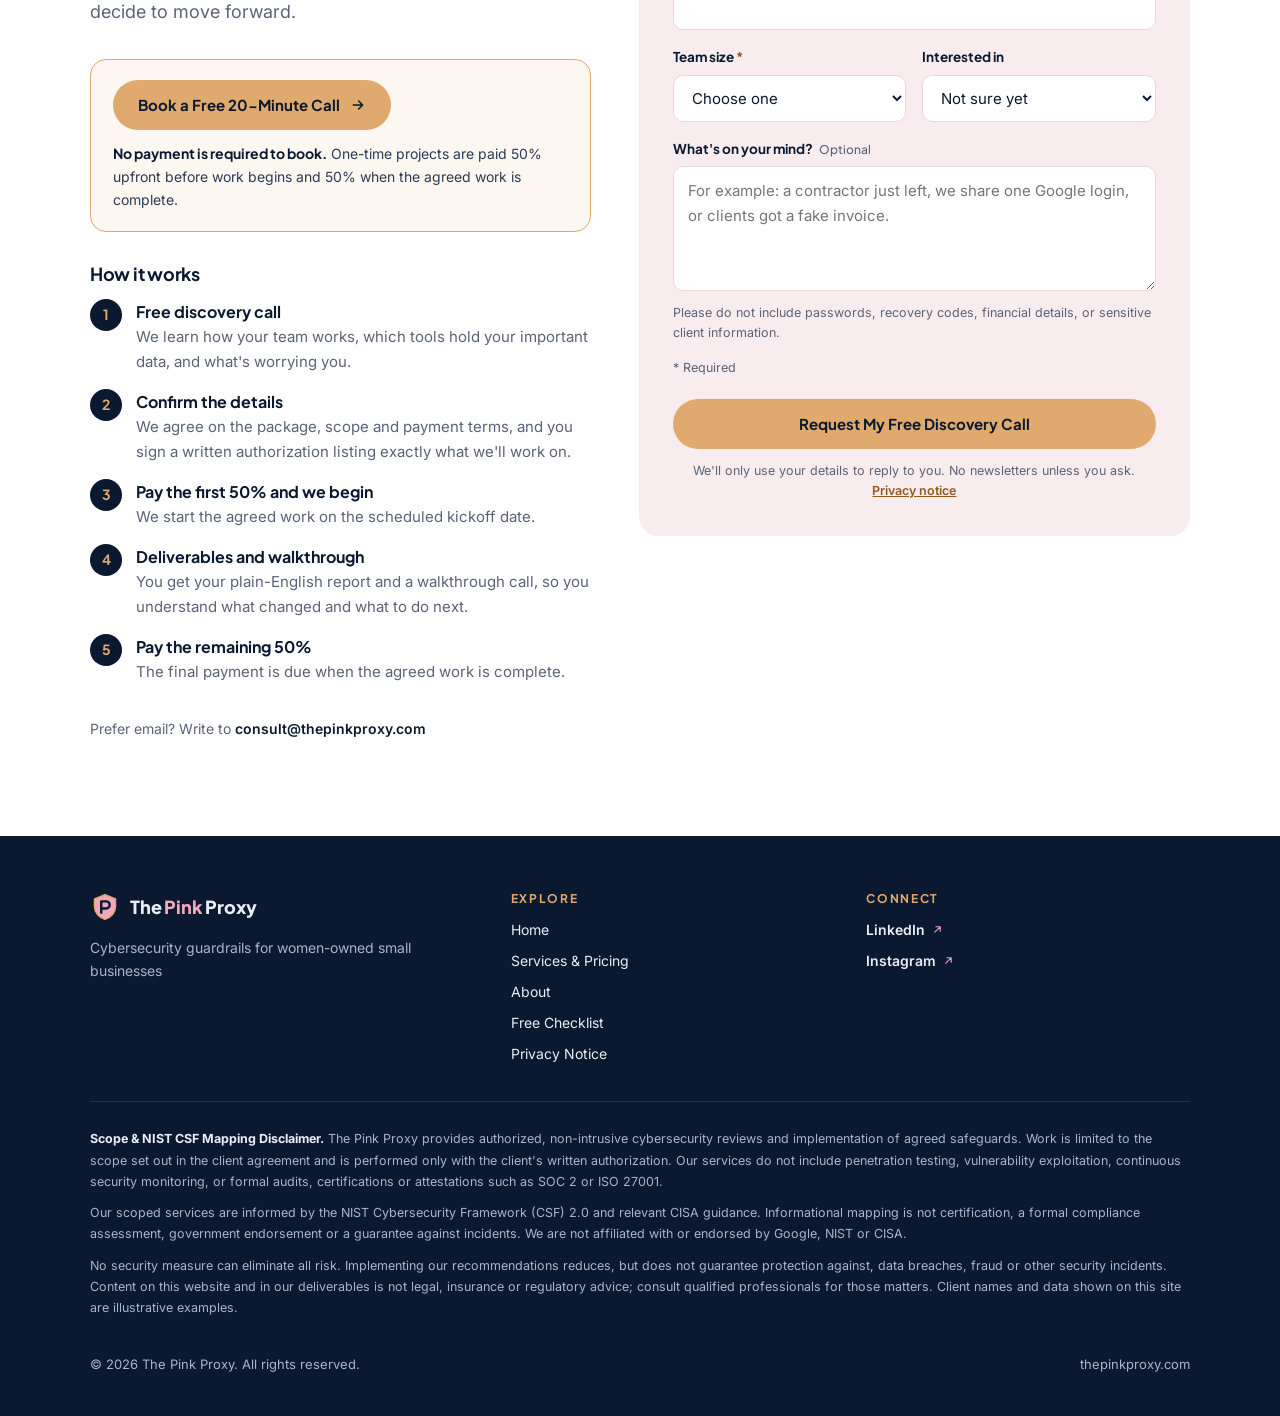
==== commit df27fb89: "Review 11: add illustrative stock photos of women-owned businesses Co-Authored-By: Claude Opus 5.5 <" ====
--- a/about.html
+++ b/about.html
@@ -91,6 +91,8 @@
   <section class="band blush">
     <div class="wrap">
       <div class="section-head"><p class="eyebrow">How we work</p><h2 class="h2">What working with The Pink Proxy looks like</h2></div>
+      <div class="work-split">
+      <figure class="work-photo"><img src="assets/img/small-team.webp" alt="Three women working together around a laptop in a bright studio" width="640" height="800" loading="lazy" decoding="async"><figcaption>Built for small teams that share files, inboxes and logins. <span>Illustrative stock photo.</span></figcaption></figure>
       <ul class="work-cards">
           <li><h3>Pricing</h3><p>Fixed-price projects with scope agreed before work begins. Custom work is quoted in writing first.</p></li>
           <li><h3>Communication</h3><p>Plain-English findings, clear priorities, and a walkthrough.</p></li>
@@ -100,6 +102,7 @@
           <li><h3>Documentation</h3><p>Record completed work and map relevant recommendations to public security frameworks.</p></li>
           <li><h3>Your role</h3><p>Stay informed and retain ownership of your business systems.</p></li>
       </ul>
+      </div>
     </div>
   </section>
 
--- a/css/styles.css
+++ b/css/styles.css
@@ -459,3 +459,44 @@
 .retainer.retainer-lite > .cta-stack{grid-column:auto}
 .retainer-lite .ret-terms{max-width:60ch}
 @media (max-width:760px){.retainer.retainer-lite{grid-template-columns:1fr}}
+
+/* Services: quiet package links + facts (review 09) */
+.pkg-link{margin-top:auto;padding-top:14px;font-family:var(--display);font-weight:700;font-size:15px;color:var(--copper-deep);text-decoration:none;display:inline-flex;gap:6px;align-self:flex-start}
+.pkg-link:hover{text-decoration:underline}
+.tier .scope-line + .pkg-link{margin-top:0}
+.tier.rec .pkg-link{color:var(--pink)}
+.retainer-lite .pkg-link{margin-top:0;padding-top:0}
+.facts{display:grid;grid-template-columns:1fr 1fr;gap:20px}
+.fact{background:var(--blush);border-radius:18px;padding:28px;display:grid;gap:14px;align-content:start;min-width:0}
+.fact h3{font-size:21px;font-weight:800}
+.fact p{font-size:15.5px;color:var(--navy-ink)}
+.fact blockquote{margin:0;padding:4px 0 4px 18px;border-left:3px solid var(--copper);font-family:var(--display);font-weight:700;font-size:19px;line-height:1.35;color:var(--navy)}
+.fact cite{display:block;margin-top:6px;font-family:var(--body);font-style:normal;font-weight:500;font-size:13px;color:var(--muted)}
+.fact .stats{display:grid;grid-template-columns:1fr 1fr;gap:12px}
+.fact .stats div{background:var(--white);border-radius:12px;padding:14px 16px;display:grid;gap:4px}
+.fact .stats b{font-family:var(--display);font-size:26px;font-weight:800;color:var(--navy);font-variant-numeric:tabular-nums}
+.fact .stats span{font-size:13px;color:var(--navy-ink);line-height:1.4}
+.fact .src{font-size:12.5px;color:var(--muted)}
+.fact .src a{color:var(--copper-deep)}
+@media (max-width:860px){.facts{grid-template-columns:1fr}}
+@media (max-width:420px){.fact .stats{grid-template-columns:1fr}}
+
+/* Hero trust points (review 10) */
+.hero-points{list-style:none;margin:24px 0 0;padding:0;display:grid;gap:10px}
+.hero-points li{display:flex;gap:10px;align-items:center;font-size:16px;color:var(--on-navy)}
+.hero-points li::before{content:"";flex:none;width:18px;height:18px;border-radius:50%;background:var(--copper) url("data:image/svg+xml,%3Csvg xmlns='http://www.w3.org/2000/svg' viewBox='0 0 24 24' fill='none' stroke='%230A192F' stroke-width='3.2' stroke-linecap='round' stroke-linejoin='round'%3E%3Cpath d='M6 12.5l4 4 8-8.5'/%3E%3C/svg%3E") center/12px no-repeat}
+.hero .eyebrow,.page-head .eyebrow,.callout .eyebrow,.pdf-signup .eyebrow,.fit-card.yes .eyebrow,.founder-card .eyebrow{color:var(--copper)}
+/* review-11: photos */
+.who-title{margin-top:40px;font-family:'Plus Jakarta Sans',sans-serif;font-weight:700;font-size:18px;color:var(--navy)}
+.who-strip{list-style:none;margin:16px 0 0;padding:0;display:grid;grid-template-columns:repeat(5,1fr);gap:14px}
+.who-strip figure,.work-photo{margin:0}
+.who-strip img{display:block;width:100%;height:auto;aspect-ratio:4/5;object-fit:cover;border-radius:14px;background:var(--blush-line)}
+.who-strip figcaption{margin-top:8px;font-size:14px;font-weight:600;color:var(--navy-ink)}
+.photo-note{margin-top:12px;font-size:13px;color:var(--muted)}
+@media (max-width:900px){.who-strip{grid-template-columns:repeat(3,1fr)}.who-strip li:nth-child(n+4){display:none}}
+@media (max-width:520px){.who-strip{grid-template-columns:1fr 1fr;gap:12px}.who-strip li:nth-child(4){display:block}}
+.work-split{display:grid;grid-template-columns:minmax(220px,0.8fr) 2fr;gap:24px;align-items:start}
+.work-photo img{display:block;width:100%;height:auto;aspect-ratio:4/5;object-fit:cover;border-radius:16px}
+.work-photo figcaption{margin-top:10px;font-size:14px;color:var(--navy-ink)}
+.work-photo figcaption span{display:block;font-size:13px;color:var(--muted);margin-top:2px}
+@media (max-width:820px){.work-split{grid-template-columns:1fr}.work-photo img{aspect-ratio:4/3}}
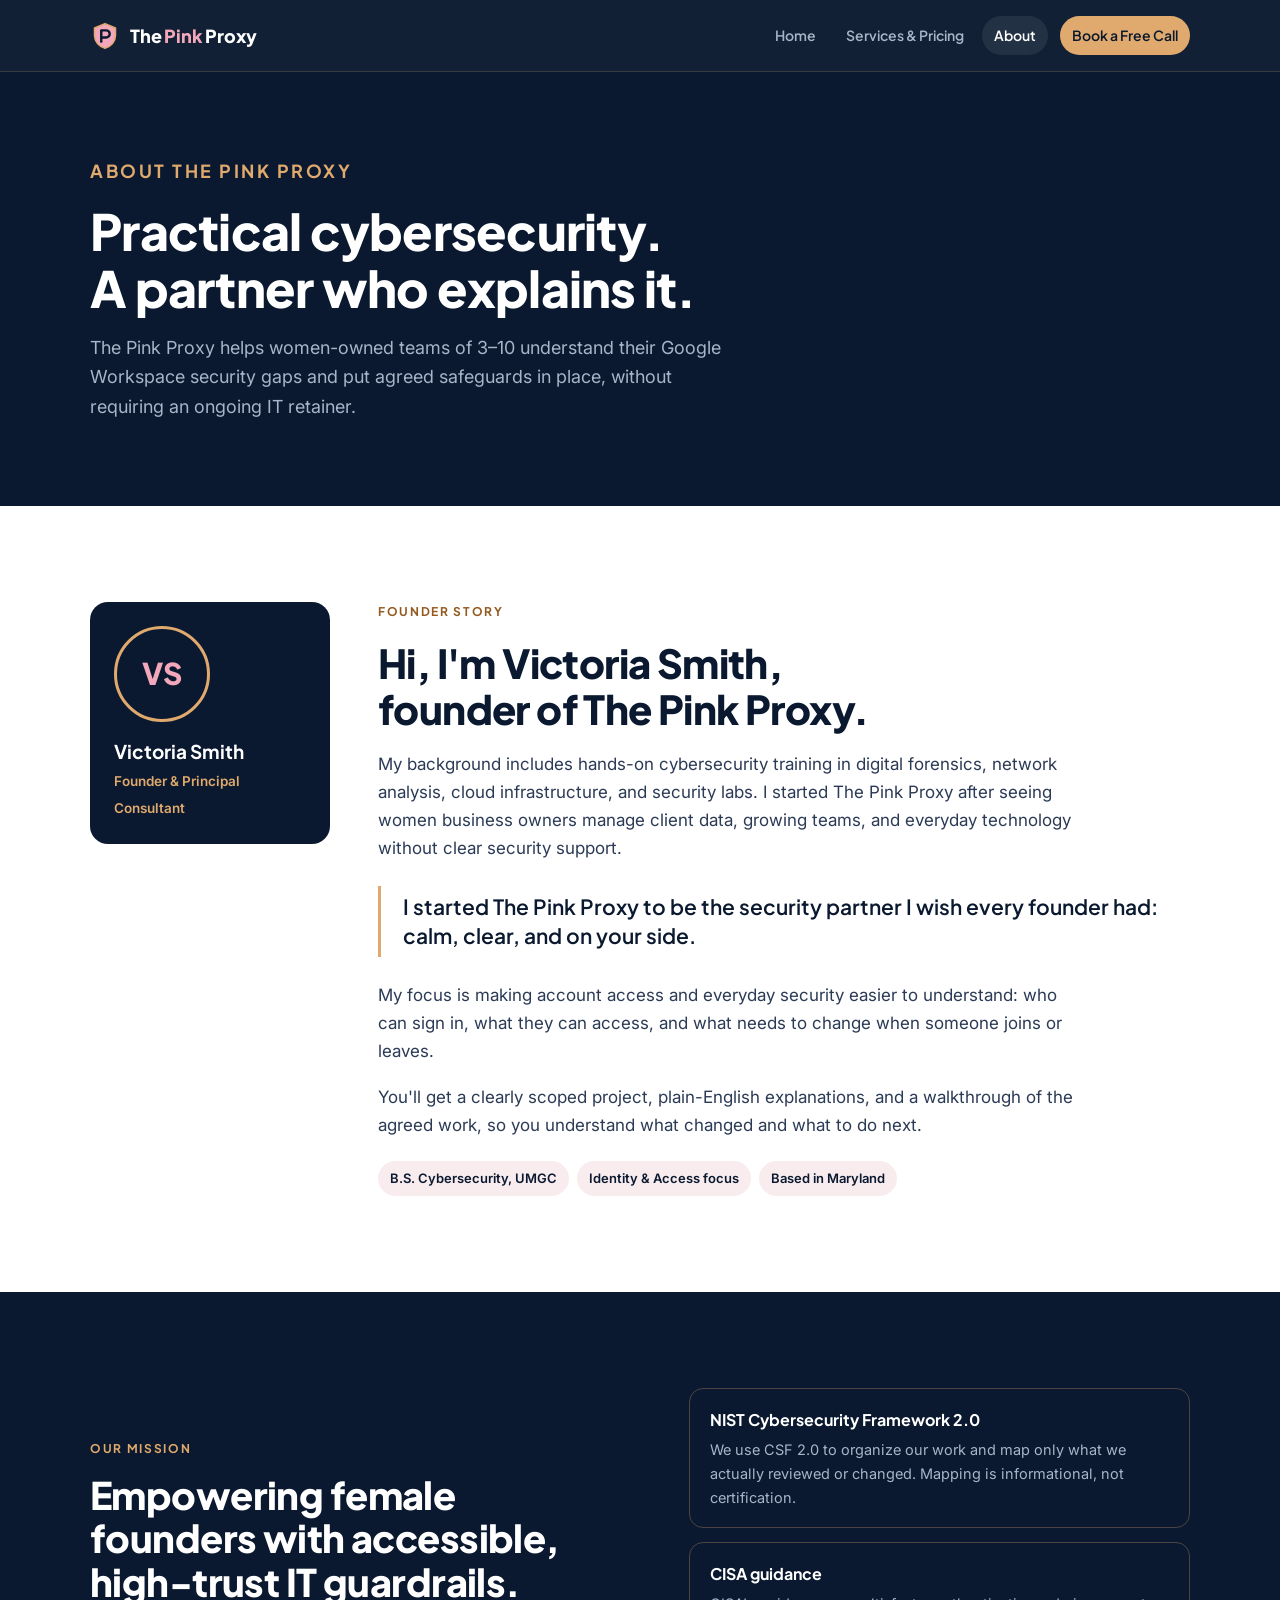
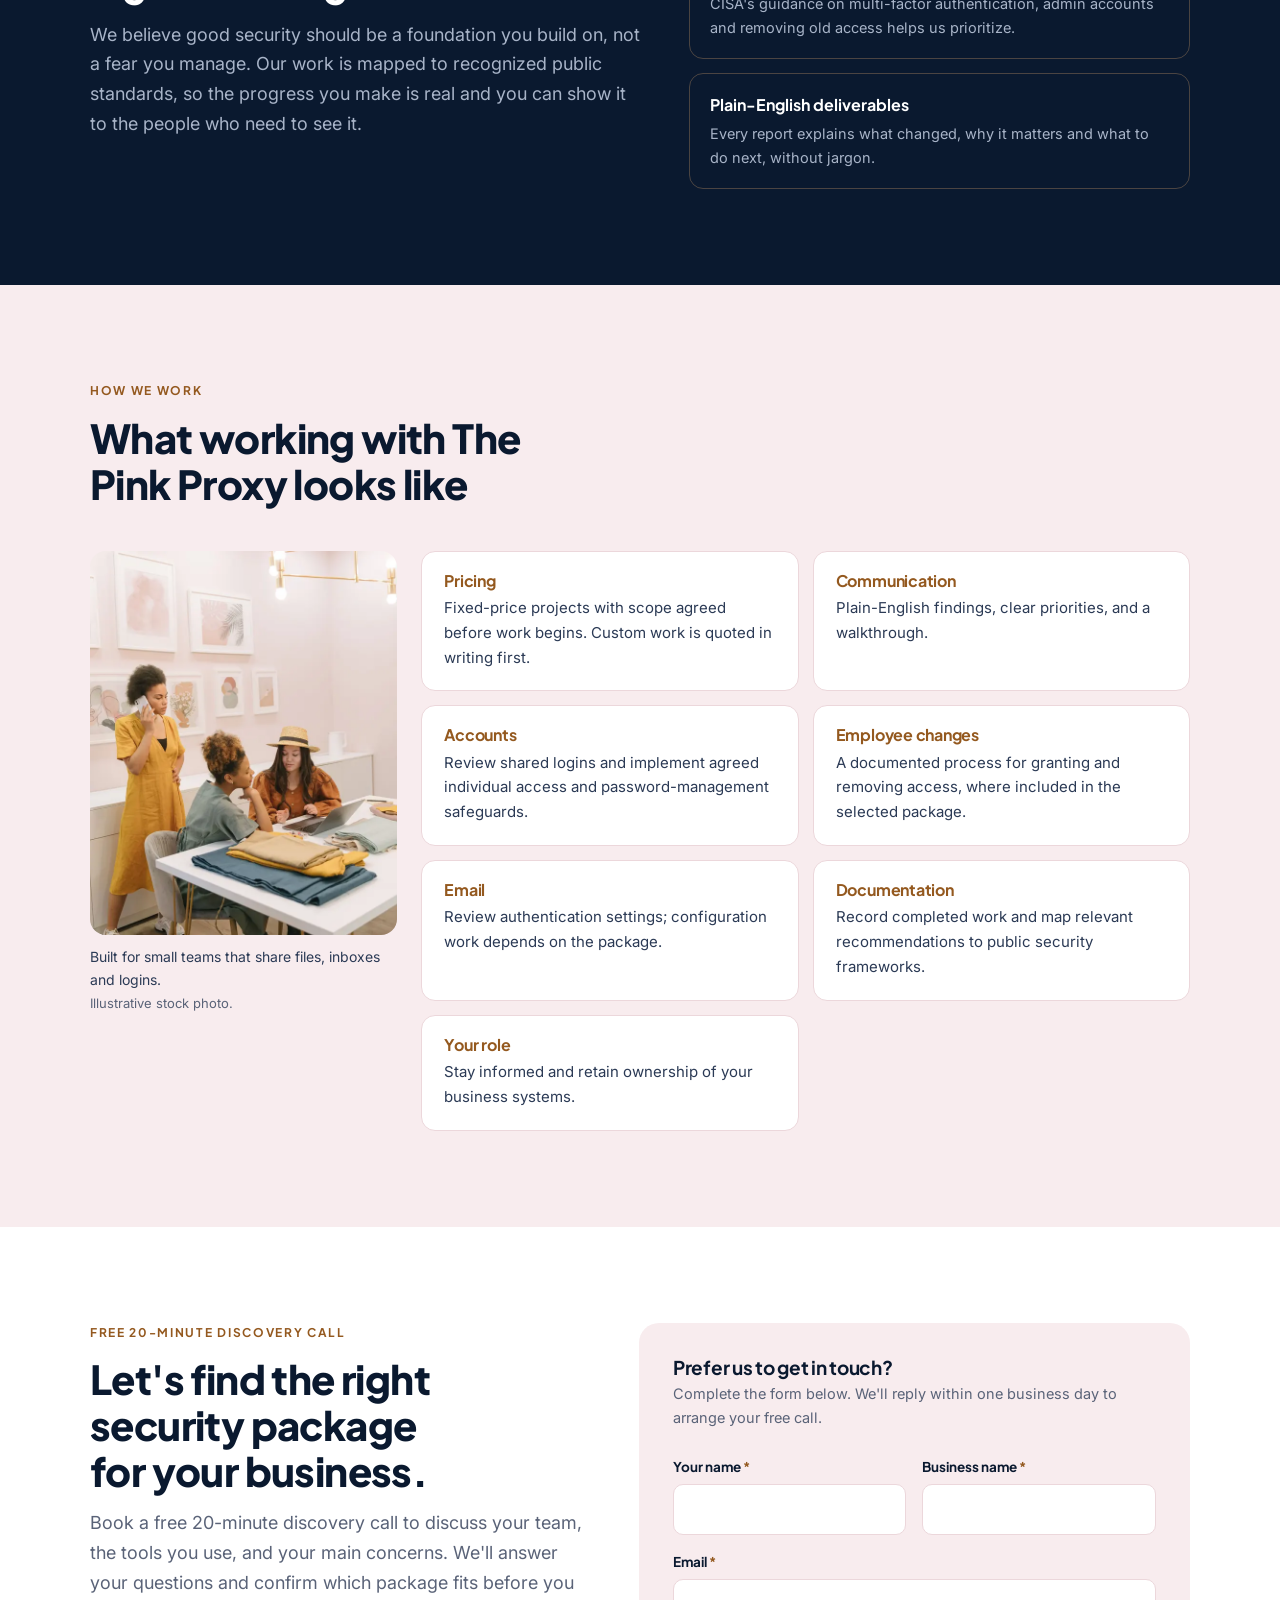
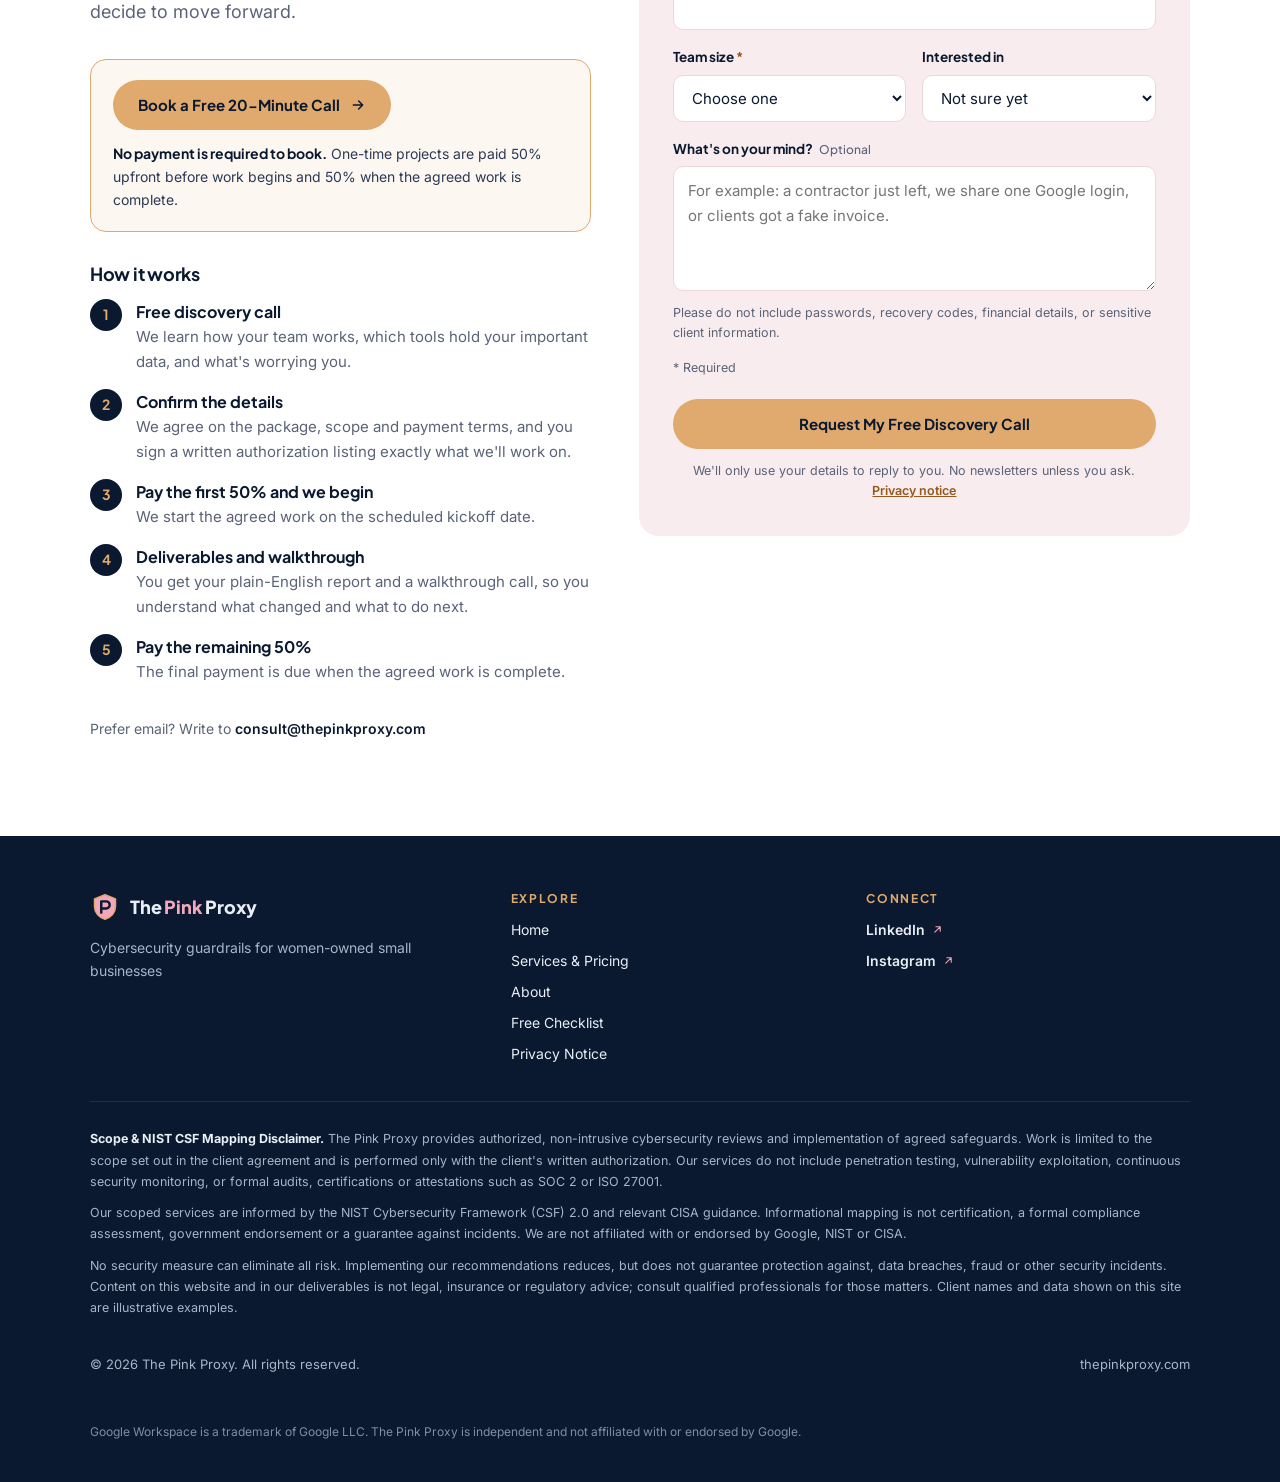
==== commit 42b63cf2: "Review 12: Google Workspace prominent in hero; SEO titles, descriptions, schema, sitemap, share imag" ====
--- a/about.html
+++ b/about.html
@@ -3,12 +3,19 @@
 <head>
 <meta charset="utf-8">
 <meta name="viewport" content="width=device-width, initial-scale=1">
-<title>About | The Pink Proxy</title>
-<meta name="description" content="Meet Victoria Smith, founder of The Pink Proxy, and our mission to give female founders accessible, high-trust IT guardrails.">
-<meta property="og:title" content="About | The Pink Proxy">
-<meta property="og:description" content="Meet Victoria Smith, founder of The Pink Proxy, and our mission to give female founders accessible, high-trust IT guardrails.">
+<title>About Victoria Smith &amp; The Pink Proxy | Google Workspace Security</title>
+<meta name="description" content="Victoria Smith founded The Pink Proxy to help women-owned small businesses secure Google Workspace: who can sign in, what they can reach, and what changes when staff join or leave.">
+<meta property="og:title" content="About Victoria Smith &amp; The Pink Proxy | Google Workspace Security">
+<meta property="og:description" content="Victoria Smith founded The Pink Proxy to help women-owned small businesses secure Google Workspace: who can sign in, what they can reach, and what changes when staff join or leave.">
 <meta property="og:type" content="website">
-<meta property="og:url" content="https://thepinkproxy.com/about.html">
+<meta property="og:url" content="https://thepinkproxy.com/about">
+<link rel="canonical" href="https://thepinkproxy.com/about">
+<meta property="og:site_name" content="The Pink Proxy">
+<meta property="og:image" content="https://thepinkproxy.com/assets/og-image.png">
+<meta property="og:image:width" content="1200">
+<meta property="og:image:height" content="630">
+<meta property="og:image:alt" content="The Pink Proxy: Google Workspace security for women-owned small businesses">
+<meta name="twitter:card" content="summary_large_image">
 <meta name="theme-color" content="#0A192F">
 <link rel="icon" href="assets/favicon.svg" type="image/svg+xml">
 <link rel="preconnect" href="https://fonts.googleapis.com">
@@ -214,6 +221,7 @@
       <p>No security measure can eliminate all risk. Implementing our recommendations reduces, but does not guarantee protection against, data breaches, fraud or other security incidents. Content on this website and in our deliverables is not legal, insurance or regulatory advice; consult qualified professionals for those matters. Client names and data shown on this site are illustrative examples.</p>
     </div>
     <div class="f-bottom"><span>© 2026 The Pink Proxy. All rights reserved.</span><span>thepinkproxy.com</span></div>
+    <p class="f-tm">Google Workspace is a trademark of Google LLC. The Pink Proxy is independent and not affiliated with or endorsed by Google.</p>
   </div>
 </footer>
 
--- a/css/styles.css
+++ b/css/styles.css
@@ -500,3 +500,7 @@
 .work-photo figcaption{margin-top:10px;font-size:14px;color:var(--navy-ink)}
 .work-photo figcaption span{display:block;font-size:13px;color:var(--muted);margin-top:2px}
 @media (max-width:820px){.work-split{grid-template-columns:1fr}.work-photo img{aspect-ratio:4/3}}
+/* review-12: Workspace kicker + trademark note */
+.h1-kicker{display:flex;align-items:center;gap:12px;width:fit-content;margin-bottom:18px;padding:8px 18px 8px 12px;border-radius:999px;background:rgba(242,167,187,.12);border:1px solid rgba(242,167,187,.45);color:var(--pink);font-size:clamp(20px,2.3vw,28px);font-weight:800;letter-spacing:-.01em;line-height:1.2}
+.h1-kicker::before{content:"";flex:none;width:1.1em;height:1.1em;background:url("data:image/svg+xml,%3Csvg xmlns='http://www.w3.org/2000/svg' viewBox='0 0 24 24' fill='none' stroke='%23F2A7BB' stroke-width='2.2' stroke-linecap='round' stroke-linejoin='round'%3E%3Cpath d='M12 3l7 3v5c0 4.5-3 8.3-7 10-4-1.7-7-5.5-7-10V6z'/%3E%3Cpath d='M9 12l2 2 4-4'/%3E%3C/svg%3E") center/contain no-repeat}
+.f-tm{margin-top:10px;font-size:12px;opacity:.75}
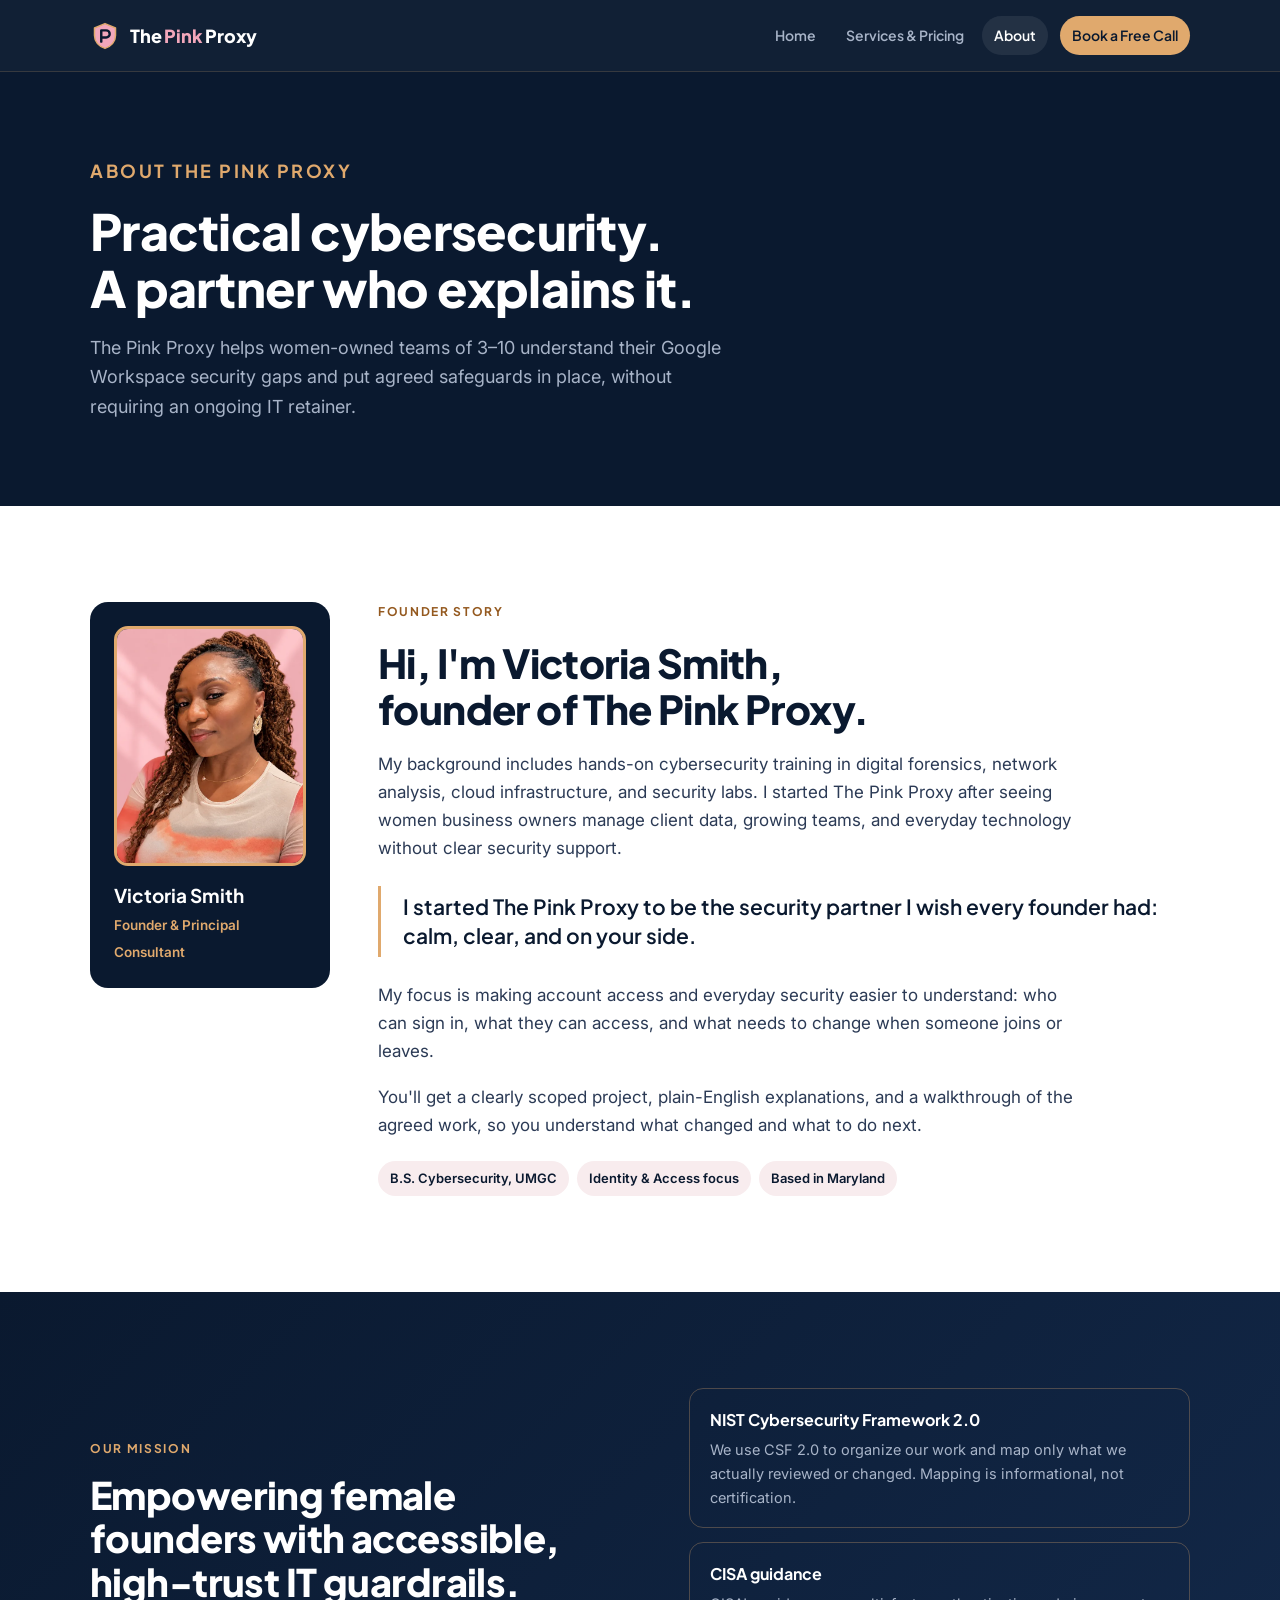
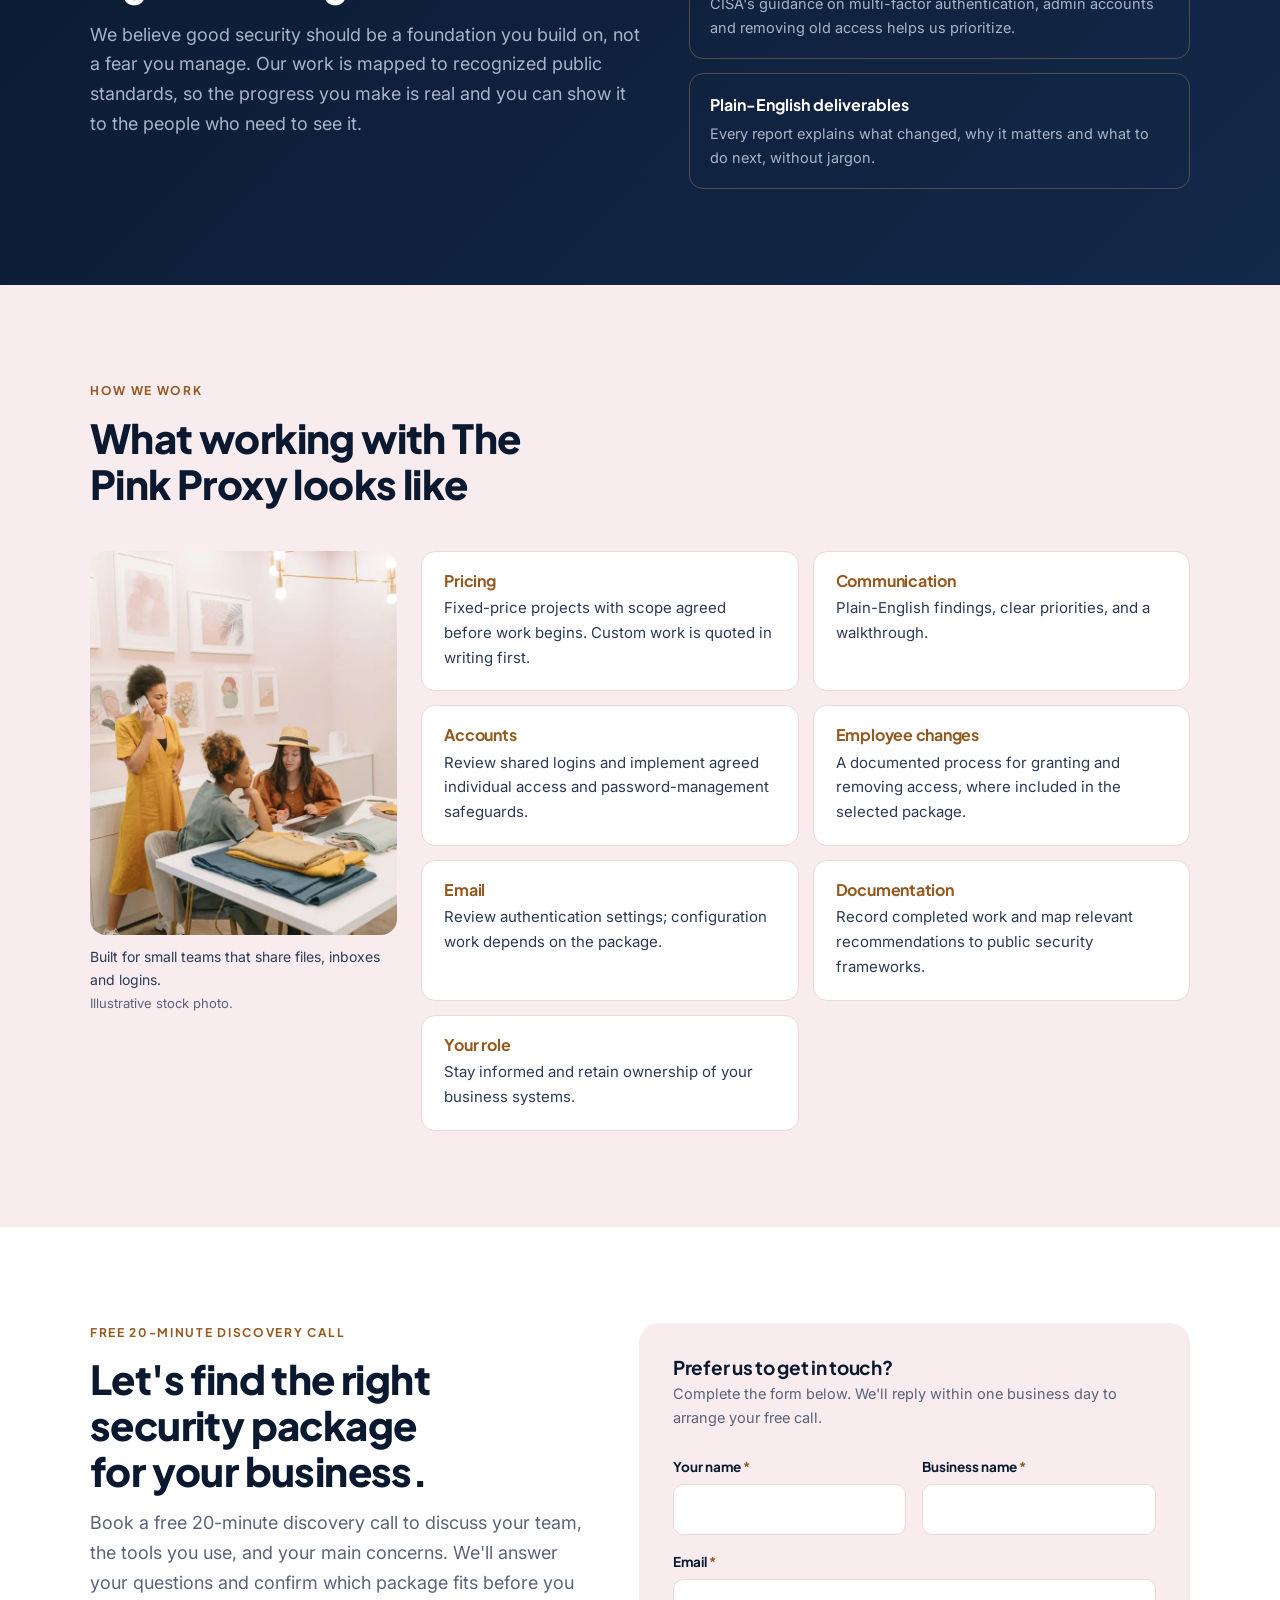
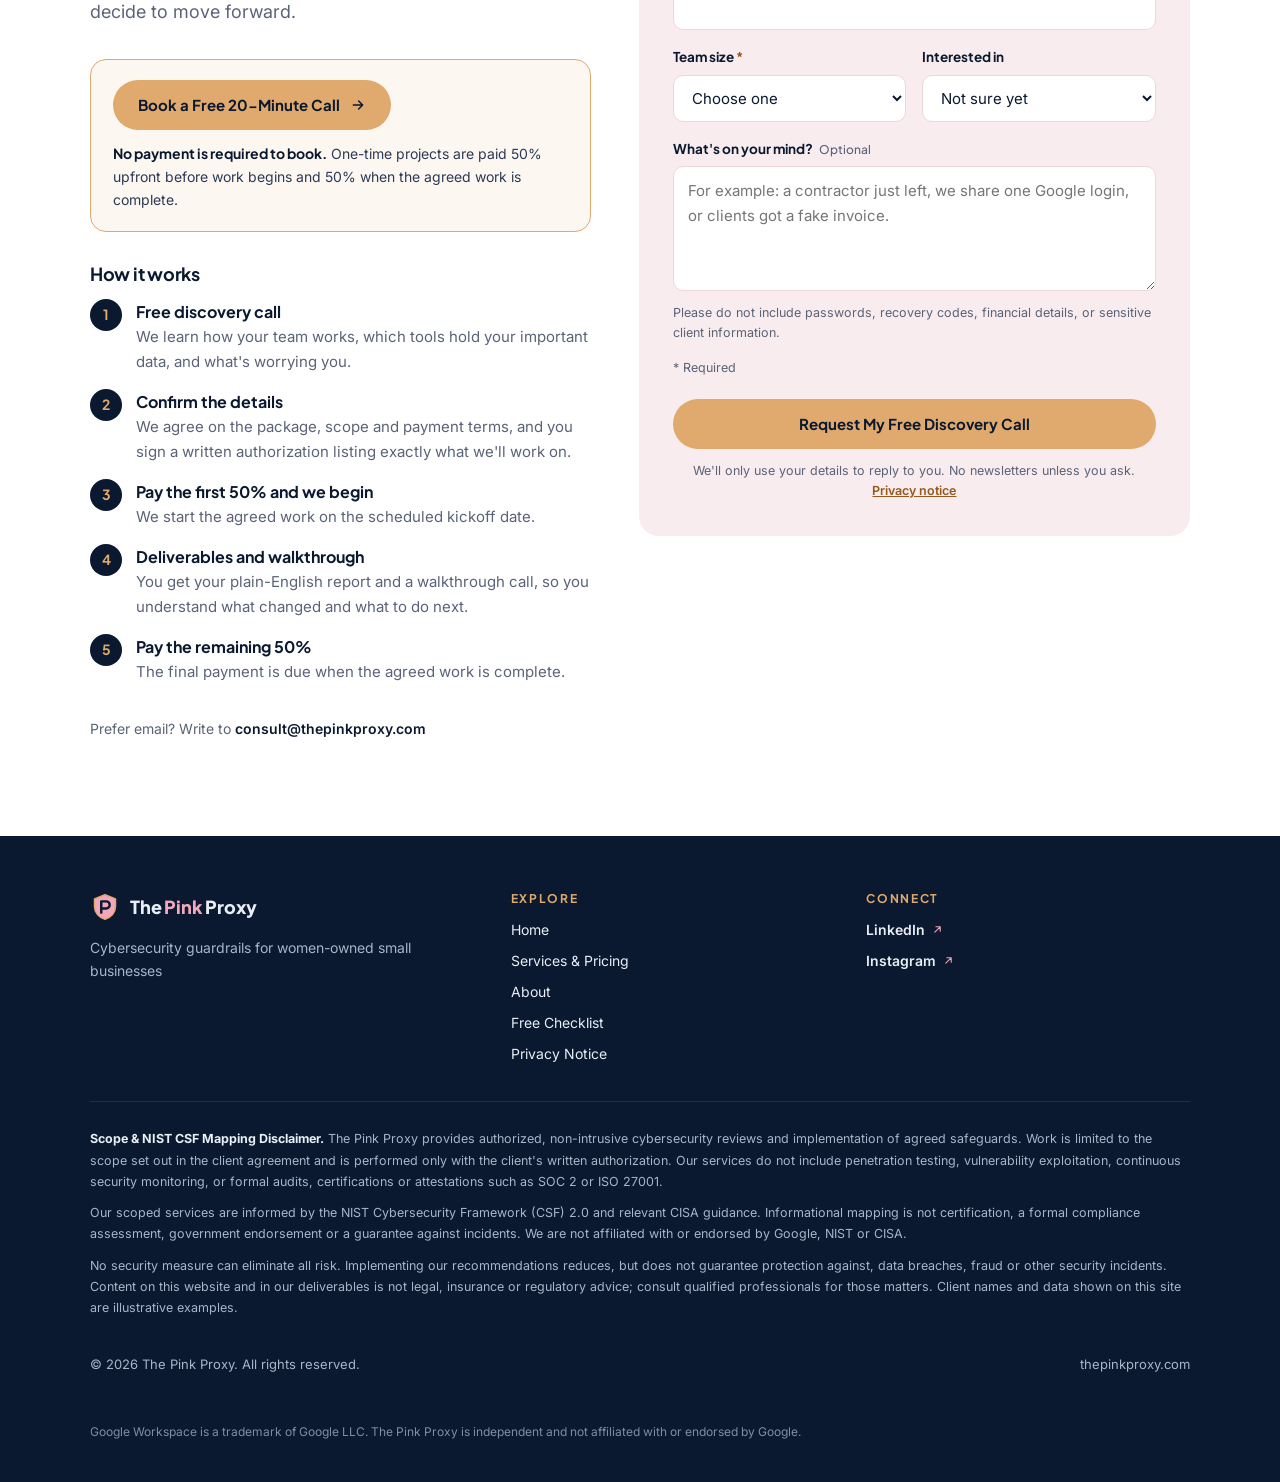
==== commit cb66d319: "Review 15: add Victoria's photo to homepage and About page Co-Authored-By: Claude Opus 5.5 <noreply@" ====
--- a/about.html
+++ b/about.html
@@ -65,7 +65,7 @@
   <section class="band">
     <div class="wrap founder-about">
       <div class="founder-card">
-        <div class="initials" aria-hidden="true">VS</div>
+        <img class="founder-photo" src="assets/img/victoria-smith.webp" alt="Victoria Smith, founder of The Pink Proxy" width="640" height="800" decoding="async">
         <div><b>Victoria Smith</b><span>Founder &amp; Principal Consultant</span></div>
       </div>
       <div class="founder-text">
--- a/css/styles.css
+++ b/css/styles.css
@@ -504,3 +504,14 @@
 .h1-kicker{display:flex;align-items:center;gap:12px;width:fit-content;margin-bottom:18px;padding:8px 18px 8px 12px;border-radius:999px;background:rgba(242,167,187,.12);border:1px solid rgba(242,167,187,.45);color:var(--pink);font-size:clamp(20px,2.3vw,28px);font-weight:800;letter-spacing:-.01em;line-height:1.2}
 .h1-kicker::before{content:"";flex:none;width:1.1em;height:1.1em;background:url("data:image/svg+xml,%3Csvg xmlns='http://www.w3.org/2000/svg' viewBox='0 0 24 24' fill='none' stroke='%23F2A7BB' stroke-width='2.2' stroke-linecap='round' stroke-linejoin='round'%3E%3Cpath d='M12 3l7 3v5c0 4.5-3 8.3-7 10-4-1.7-7-5.5-7-10V6z'/%3E%3Cpath d='M9 12l2 2 4-4'/%3E%3C/svg%3E") center/contain no-repeat}
 .f-tm{margin-top:10px;font-size:12px;opacity:.75}
+/* review-13: bluer navy backgrounds (brand Navy -> Light Navy), glow without gray cast */
+.hero{background:linear-gradient(135deg,#0A192F 0%,#102446 55%,#13294A 100%)}
+.hero::before{background:radial-gradient(50% 70% at 95% 5%,rgba(242,167,187,.10),transparent 60%),radial-gradient(40% 60% at 0% 100%,rgba(59,104,170,.18),transparent 70%)}
+.band.navy{background:linear-gradient(135deg,#0A192F 0%,#13294A 100%)}
+/* review-14: Jumpstart upgrade credit note */
+.tier .credit-line{margin-top:8px;font-size:13px;line-height:1.45;color:var(--navy-ink);background:var(--blush);border-radius:8px;padding:8px 10px}
+/* review-15: founder photo */
+.headshot{width:112px;height:112px;border-radius:50%;object-fit:cover;border:3px solid var(--copper);display:block}
+.founder-card .founder-photo{width:100%;height:auto;aspect-ratio:4/5;object-fit:cover;border-radius:14px;border:3px solid var(--copper);display:block}
+@media (max-width:600px){.headshot{width:88px;height:88px}}
+@media (max-width:860px){.founder-card .founder-photo{width:96px;height:96px;aspect-ratio:1;border-radius:50%;object-position:50% 22%}}
